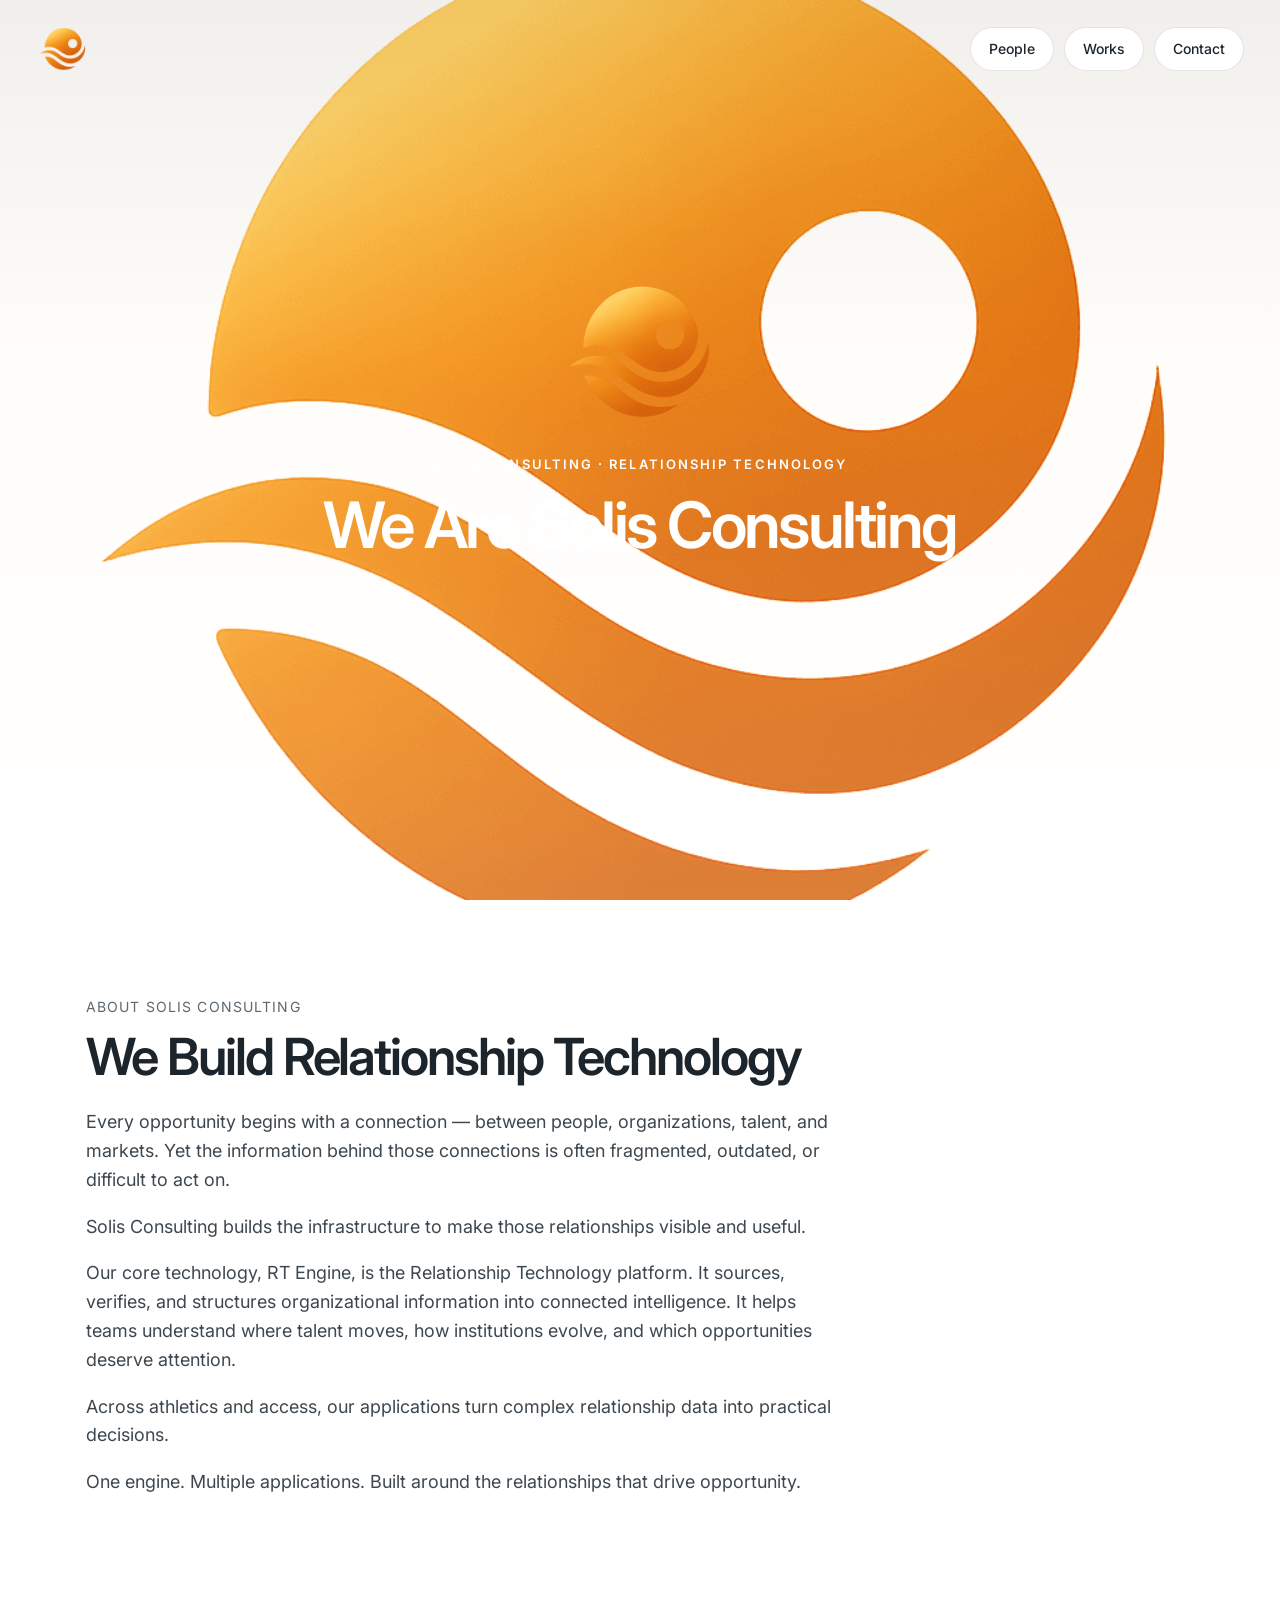
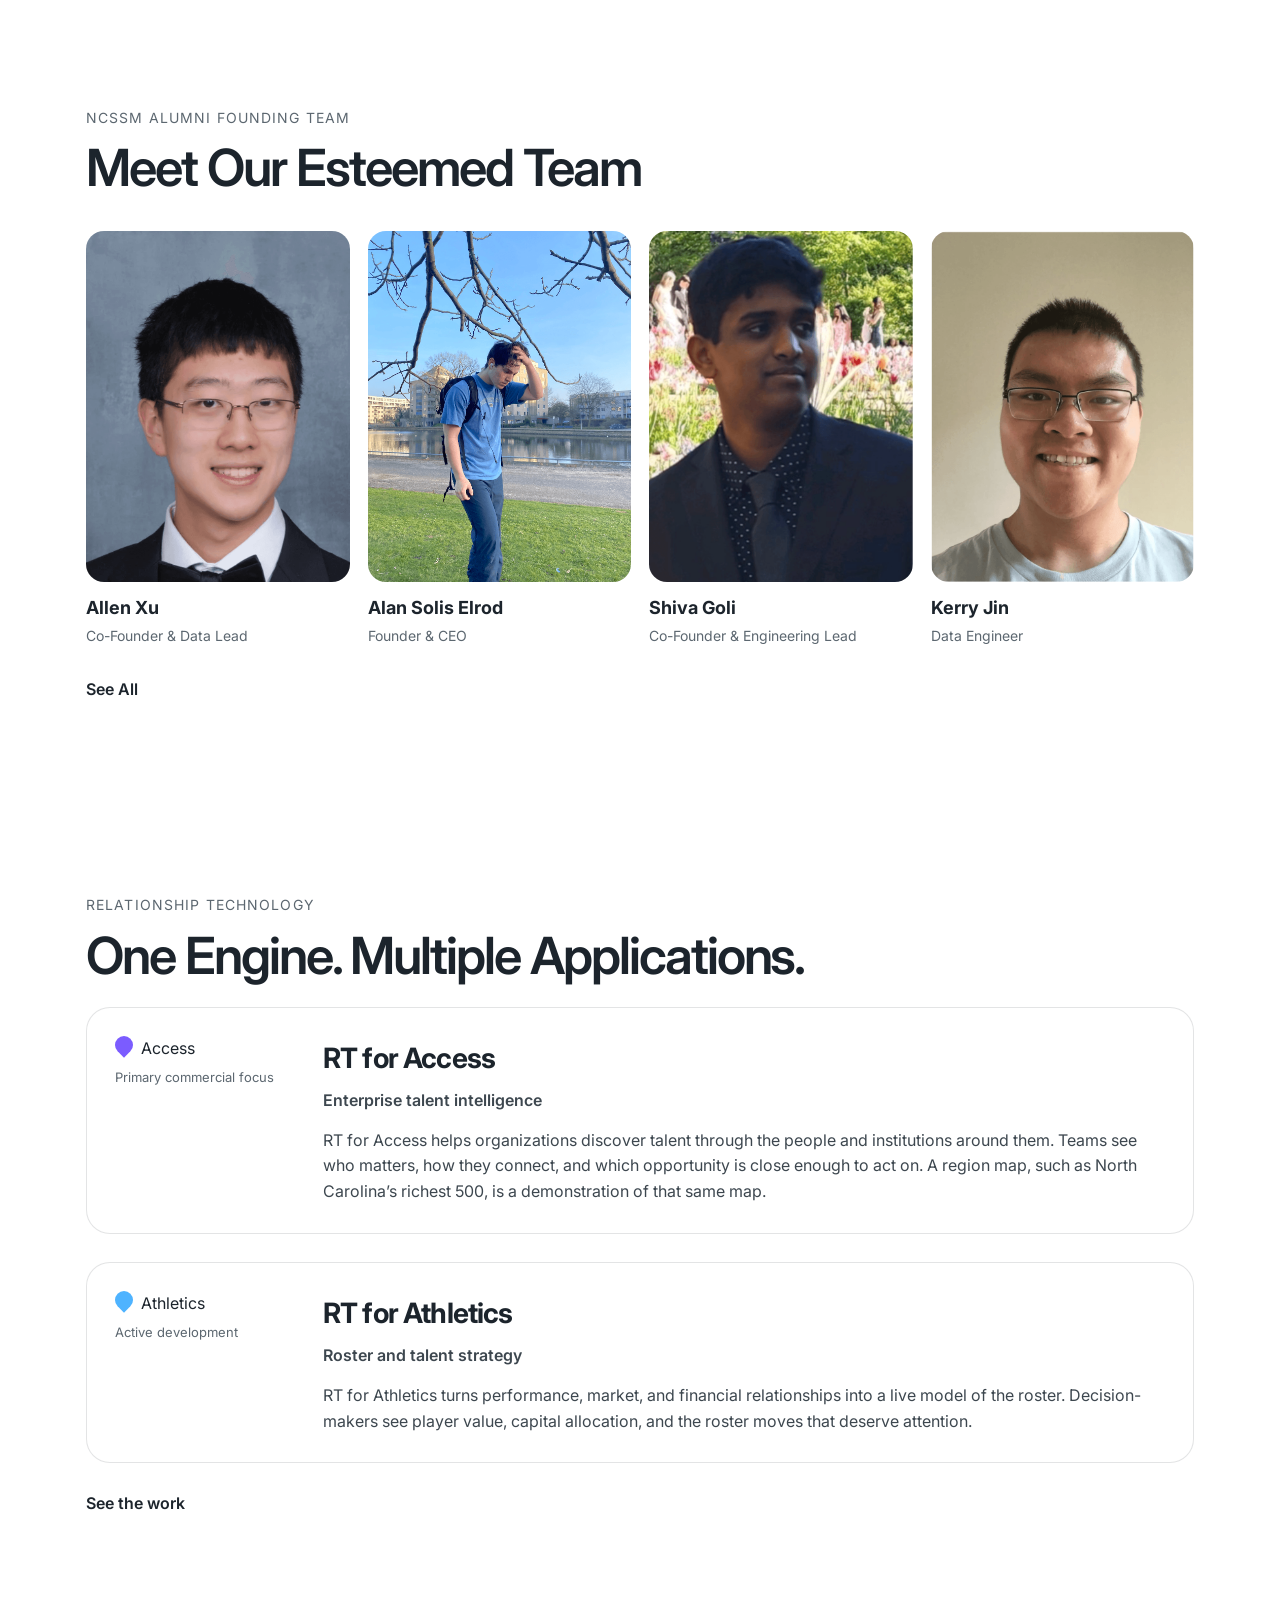
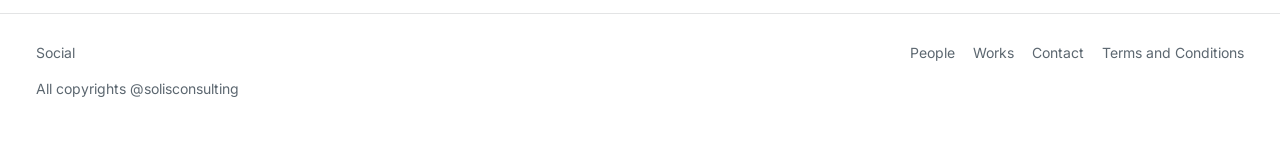
==== index.html @ 9fc4a971 "Show only Access and Athletics on the company site. Co-authored-by: Cursor <cursoragent@cursor.com>" ====
<!DOCTYPE html>
<html lang="en">
<head>
  <!-- Google tag (gtag.js) -->
  <script async src="https://www.googletagmanager.com/gtag/js?id=G-RE36YZZMXG"></script>
  <script>
    window.dataLayer = window.dataLayer || [];
    function gtag(){dataLayer.push(arguments);}
    gtag('js', new Date());

    gtag('config', 'G-RE36YZZMXG');
  </script>
  <meta charset="utf-8">
  <meta name="viewport" content="width=device-width, initial-scale=1">
  <title>Solis Consulting — Relationship Technology</title>
  <meta name="description" content="Solis Consulting builds Relationship Technology. RT Engine is the infrastructure that helps organizations understand people, institutions, and the connections between them.">
  <link rel="icon" href="assets/media/favicon.png">
  <link rel="preconnect" href="https://fonts.googleapis.com">
  <link rel="preconnect" href="https://fonts.gstatic.com" crossorigin>
  <link href="https://fonts.googleapis.com/css2?family=Inter:wght@400;500;600;700&display=swap" rel="stylesheet">
  <link rel="stylesheet" href="assets/css/site.css?v=12">
</head>
<body>
  <nav class="site-nav">
    <a class="logo" href="./"><img src="assets/media/logo.png" alt="Solis Consulting"></a>
    <button class="nav-toggle" type="button" aria-expanded="false" aria-controls="nav-links">Menu</button>
    <div class="nav-links" id="nav-links">
      <a href="people/">People</a>
      <a href="works/">Works</a>
      <a href="contact/">Contact</a>
    </div>
  </nav>

  <header class="hero">
    <video autoplay muted loop playsinline poster="assets/media/logo.png">
      <source src="assets/media/hero.mp4" type="video/mp4">
    </video>
    <div class="hero-shade"></div>
    <div class="hero-copy">
      <img class="hero-mark" src="assets/media/logo.png" alt="">
      <p class="hero-category">Solis Consulting · Relationship Technology</p>
      <h1 id="hero-slogan">We Are Solis Consulting</h1>
    </div>
  </header>

  <section class="section" id="about">
    <p class="eyebrow">About Solis Consulting</p>
    <h2>We Build Relationship Technology</h2>
    <div class="prose">
      <p>Every opportunity begins with a connection — between people, organizations, talent, and markets. Yet the information behind those connections is often fragmented, outdated, or difficult to act on.</p>
      <p>Solis Consulting builds the infrastructure to make those relationships visible and useful.</p>
      <p>Our core technology, RT Engine, is the Relationship Technology platform. It sources, verifies, and structures organizational information into connected intelligence. It helps teams understand where talent moves, how institutions evolve, and which opportunities deserve attention.</p>
      <p>Across athletics and access, our applications turn complex relationship data into practical decisions.</p>
      <p>One engine. Multiple applications. Built around the relationships that drive opportunity.</p>
    </div>
  </section>

  <section class="section">
    <p class="eyebrow">NCSSM alumni founding team</p>
    <h2>Meet Our Esteemed Team</h2>
    <div class="team-row">
      <a class="person" href="people/">
        <img src="assets/media/team-1.png" alt="Allen Xu">
        <strong>Allen Xu</strong>
        <span>Co-Founder &amp; Data Lead</span>
      </a>
      <a class="person" href="people/">
        <img src="assets/media/team-2.png" alt="Alan Solis Elrod">
        <strong>Alan Solis Elrod</strong>
        <span>Founder &amp; CEO</span>
      </a>
      <a class="person" href="people/">
        <img src="assets/media/team-3.png" alt="Shiva Goli">
        <strong>Shiva Goli</strong>
        <span>Co-Founder &amp; Engineering Lead</span>
      </a>
      <a class="person" href="people/">
        <img src="assets/media/team-4.png" alt="Kerry Jin">
        <strong>Kerry Jin</strong>
        <span>Data Engineer</span>
      </a>
    </div>
    <a class="see-all" href="people/">See All</a>
  </section>

  <section class="section">
    <p class="eyebrow">Relationship Technology</p>
    <h2>One Engine. Multiple Applications.</h2>
    <div class="work-list">
      <a class="work-card" href="https://rt4access.com" target="_blank" rel="noopener">
        <div><span class="pin purple"></span>Access<span class="work-status">Primary commercial focus</span></div>
        <div>
          <h3>RT for Access</h3>
          <p class="work-focus">Enterprise talent intelligence</p>
          <p>RT for Access helps organizations discover talent through the people and institutions around them. Teams see who matters, how they connect, and which opportunity is close enough to act on. A region map, such as North Carolina’s richest 500, is a demonstration of that same map.</p>
        </div>
      </a>
      <a class="work-card" href="https://rt4athletics.com" target="_blank" rel="noopener">
        <div><span class="pin blue"></span>Athletics<span class="work-status">Active development</span></div>
        <div>
          <h3>RT for Athletics</h3>
          <p class="work-focus">Roster and talent strategy</p>
          <p>RT for Athletics turns performance, market, and financial relationships into a live model of the roster. Decision-makers see player value, capital allocation, and the roster moves that deserve attention.</p>
        </div>
      </a>
    </div>
    <a class="see-all" href="works/">See the work</a>
  </section>

  <footer class="site-footer">
    <div>
      <a href="https://www.instagram.com/solisconsulting/" target="_blank" rel="noopener">Social</a>
      <p>All copyrights @solisconsulting</p>
    </div>
    <nav>
      <a href="people/">People</a>
      <a href="works/">Works</a>
      <a href="contact/">Contact</a>
      <a href="terms/">Terms and Conditions</a>
    </nav>
  </footer>
  <script src="assets/js/site.js?v=3"></script>
</body>
</html>
---- assets/css/site.css ----
:root {
  --ink: #1c242c;
  --muted: #5c6770;
  --line: rgba(28, 36, 44, 0.12);
  --bg: #f7f5f2;
  --font: "Inter", system-ui, sans-serif;
}

* { box-sizing: border-box; }
html { scroll-behavior: smooth; }
body {
  margin: 0;
  color: var(--ink);
  background: #fff;
  font-family: var(--font);
  font-size: 16px;
  line-height: 1.6;
}
a { color: inherit; }
img, video { max-width: 100%; display: block; }

.site-nav {
  position: fixed;
  z-index: 20;
  top: 0;
  left: 0;
  right: 0;
  display: flex;
  align-items: center;
  justify-content: space-between;
  padding: 22px 36px;
}
body:has(.page-hero) .site-nav,
.site-nav.is-solid {
  background: rgba(255, 255, 255, 0.94);
  backdrop-filter: blur(10px);
}
.logo img { width: 54px; height: 54px; object-fit: contain; }
.nav-links { display: flex; align-items: center; gap: 10px; }
.nav-links a {
  text-decoration: none;
  background: #fff;
  color: var(--ink);
  border: 1px solid var(--line);
  border-radius: 999px;
  padding: 10px 18px;
  font-size: 14px;
  font-weight: 500;
}
.nav-toggle {
  display: none;
  border: 1px solid var(--line);
  background: #fff;
  border-radius: 999px;
  padding: 10px 16px;
  font: inherit;
}

.hero {
  position: relative;
  min-height: 100vh;
  display: grid;
  place-items: center;
  overflow: hidden;
  color: #fff;
  text-align: center;
}
.hero video {
  position: absolute;
  inset: 0;
  width: 100%;
  height: 100%;
  object-fit: cover;
}
.hero-shade {
  position: absolute;
  inset: 0;
  background: linear-gradient(180deg, rgba(80, 50, 20, 0.08), rgba(255, 220, 160, 0.05) 40%, rgba(255, 255, 255, 0.18));
}
.hero-copy { position: relative; z-index: 1; padding: 0 24px; }
.hero-mark { width: 168px; height: 168px; margin: 0 auto 18px; object-fit: contain; }
.hero-category {
  margin: 0 0 16px;
  font-size: 13px;
  font-weight: 600;
  letter-spacing: 0.16em;
  text-transform: uppercase;
}
.hero h1 {
  margin: 0 auto;
  max-width: 12em;
  min-height: 2.2em;
  font-size: clamp(36px, 5vw, 72px);
  font-weight: 600;
  letter-spacing: -0.04em;
  line-height: 1.05;
  transition: opacity 0.6s ease;
}
.hero h1.is-out { opacity: 0; }

.section { padding: 96px 36px; max-width: 1180px; margin: 0 auto; }
.eyebrow {
  margin: 0 0 12px;
  color: var(--muted);
  font-size: 14px;
  letter-spacing: 0.08em;
  text-transform: uppercase;
}
h2 {
  margin: 0 0 24px;
  font-size: clamp(34px, 4vw, 56px);
  line-height: 1.05;
  letter-spacing: -0.04em;
  font-weight: 600;
}
.prose { max-width: 760px; color: #3d474f; font-size: 18px; }
.prose p { margin: 0 0 18px; }

.team-row {
  display: grid;
  grid-template-columns: repeat(4, 1fr);
  gap: 18px;
  margin-top: 36px;
}
.person { text-decoration: none; }
.person img {
  width: 100%;
  aspect-ratio: 3 / 4;
  object-fit: cover;
  border-radius: 18px;
  background: #ece7e1;
}
.person strong { display: block; margin-top: 12px; font-size: 18px; }
.person span { color: var(--muted); font-size: 14px; }
.see-all {
  display: inline-block;
  margin-top: 28px;
  text-decoration: none;
  font-weight: 600;
}

.work-list { display: flex; flex-direction: column; gap: 28px; }
.work-card {
  display: grid;
  grid-template-columns: 180px minmax(0, 1fr);
  gap: 28px;
  padding: 28px;
  border: 1px solid var(--line);
  border-radius: 24px;
  text-decoration: none;
  background: #fff;
}
.work-card > * { min-width: 0; }
.work-card h3 { margin: 0 0 8px; font-size: 28px; letter-spacing: -0.03em; }
.work-card p { margin: 0; color: #3d474f; }
.work-card p + p { margin-top: 14px; }
.work-focus { margin: 0 0 8px; color: var(--ink); font-weight: 600; }
.work-status {
  display: block;
  margin-top: 8px;
  color: var(--muted);
  font-size: 13px;
  line-height: 1.35;
}
.pin {
  width: 18px;
  height: 18px;
  border-radius: 50% 50% 50% 0;
  transform: rotate(-45deg);
  display: inline-block;
  margin-right: 8px;
}
.pin.red { background: #f4443f; }
.pin.blue { background: #4eb3ff; }
.pin.green { background: #3cbf7a; }
.pin.purple { background: #7b5cff; }

.page-hero { padding: 140px 36px 20px; max-width: 1180px; margin: 0 auto; }
.contractors {
  padding: 12px 36px 96px;
  max-width: 1180px;
  margin: 0 auto;
}
.logo-grid {
  display: grid;
  grid-template-columns: repeat(4, 1fr);
  gap: 18px;
  margin-top: 28px;
}
.logo-grid figure {
  margin: 0;
  min-height: 140px;
  display: grid;
  place-items: center;
  padding: 22px 18px;
  border-radius: 22px;
  border: 1px solid var(--line);
  background: #f7f5f2;
  overflow: hidden;
}
.logo-grid img {
  width: auto;
  max-width: 100%;
  height: 72px;
  object-fit: contain;
}
.logo-grid img.mark {
  height: 96px;
  background: #fff;
  border-radius: 8px;
  padding: 8px;
}

.contact-grid, .split {
  display: grid;
  grid-template-columns: 0.8fr 1.2fr;
  gap: 40px;
}
.card {
  border: 1px solid var(--line);
  border-radius: 20px;
  padding: 22px;
  margin-bottom: 14px;
}
.card a { color: #b45309; }
form { display: grid; gap: 12px; }
label { display: grid; gap: 6px; font-size: 14px; color: var(--muted); }
input, textarea {
  font: inherit;
  color: var(--ink);
  border: 1px solid var(--line);
  border-radius: 12px;
  padding: 12px 14px;
  background: #fff;
}
textarea { min-height: 120px; resize: vertical; }
.check { display: flex; gap: 10px; align-items: flex-start; color: var(--ink); }
button[type="submit"] {
  justify-self: start;
  border: 0;
  background: var(--ink);
  color: #fff;
  border-radius: 999px;
  padding: 12px 22px;
  font: inherit;
  cursor: pointer;
}
.fine { font-size: 13px; color: var(--muted); }

.legal h3 { margin: 28px 0 8px; font-size: 20px; }
.legal p { color: #3d474f; }

.site-footer {
  display: flex;
  justify-content: space-between;
  gap: 24px;
  padding: 28px 36px 40px;
  border-top: 1px solid var(--line);
  color: var(--muted);
  font-size: 14px;
}
.site-footer nav { display: flex; gap: 18px; flex-wrap: wrap; }
.site-footer a { text-decoration: none; }

@media (max-width: 900px) {
  .nav-toggle { display: inline-flex; }
  .nav-links {
    display: none;
    position: absolute;
    top: 78px;
    right: 16px;
    flex-direction: column;
    align-items: stretch;
    background: rgba(255, 255, 255, 0.96);
    padding: 12px;
    border-radius: 18px;
  }
  .nav-links.is-open { display: flex; }
  .team-row, .work-card, .contact-grid, .split, .logo-grid { grid-template-columns: 1fr 1fr; }
  .contractors { padding-left: 20px; padding-right: 20px; }
  .site-nav, .section, .page-hero, .site-footer { padding-left: 20px; padding-right: 20px; }
  .hero-mark { width: 120px; height: 120px; }
}
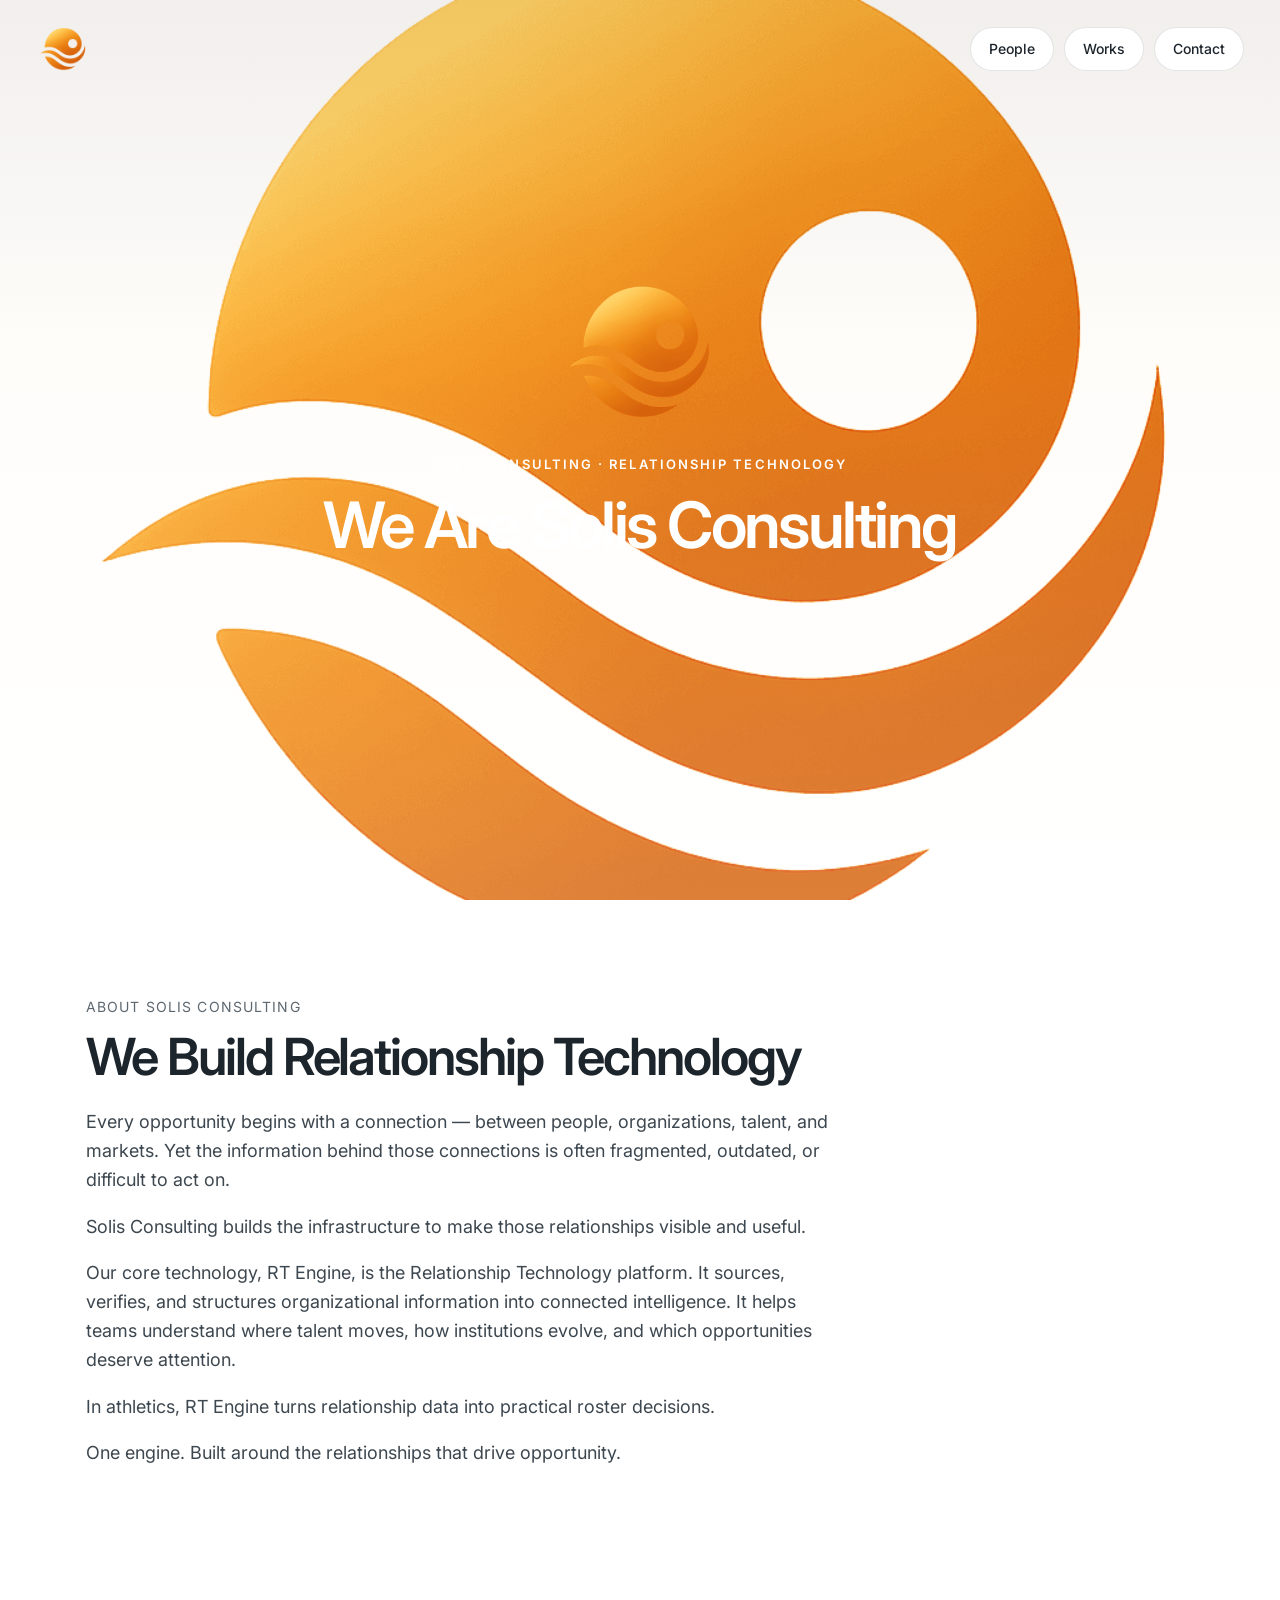
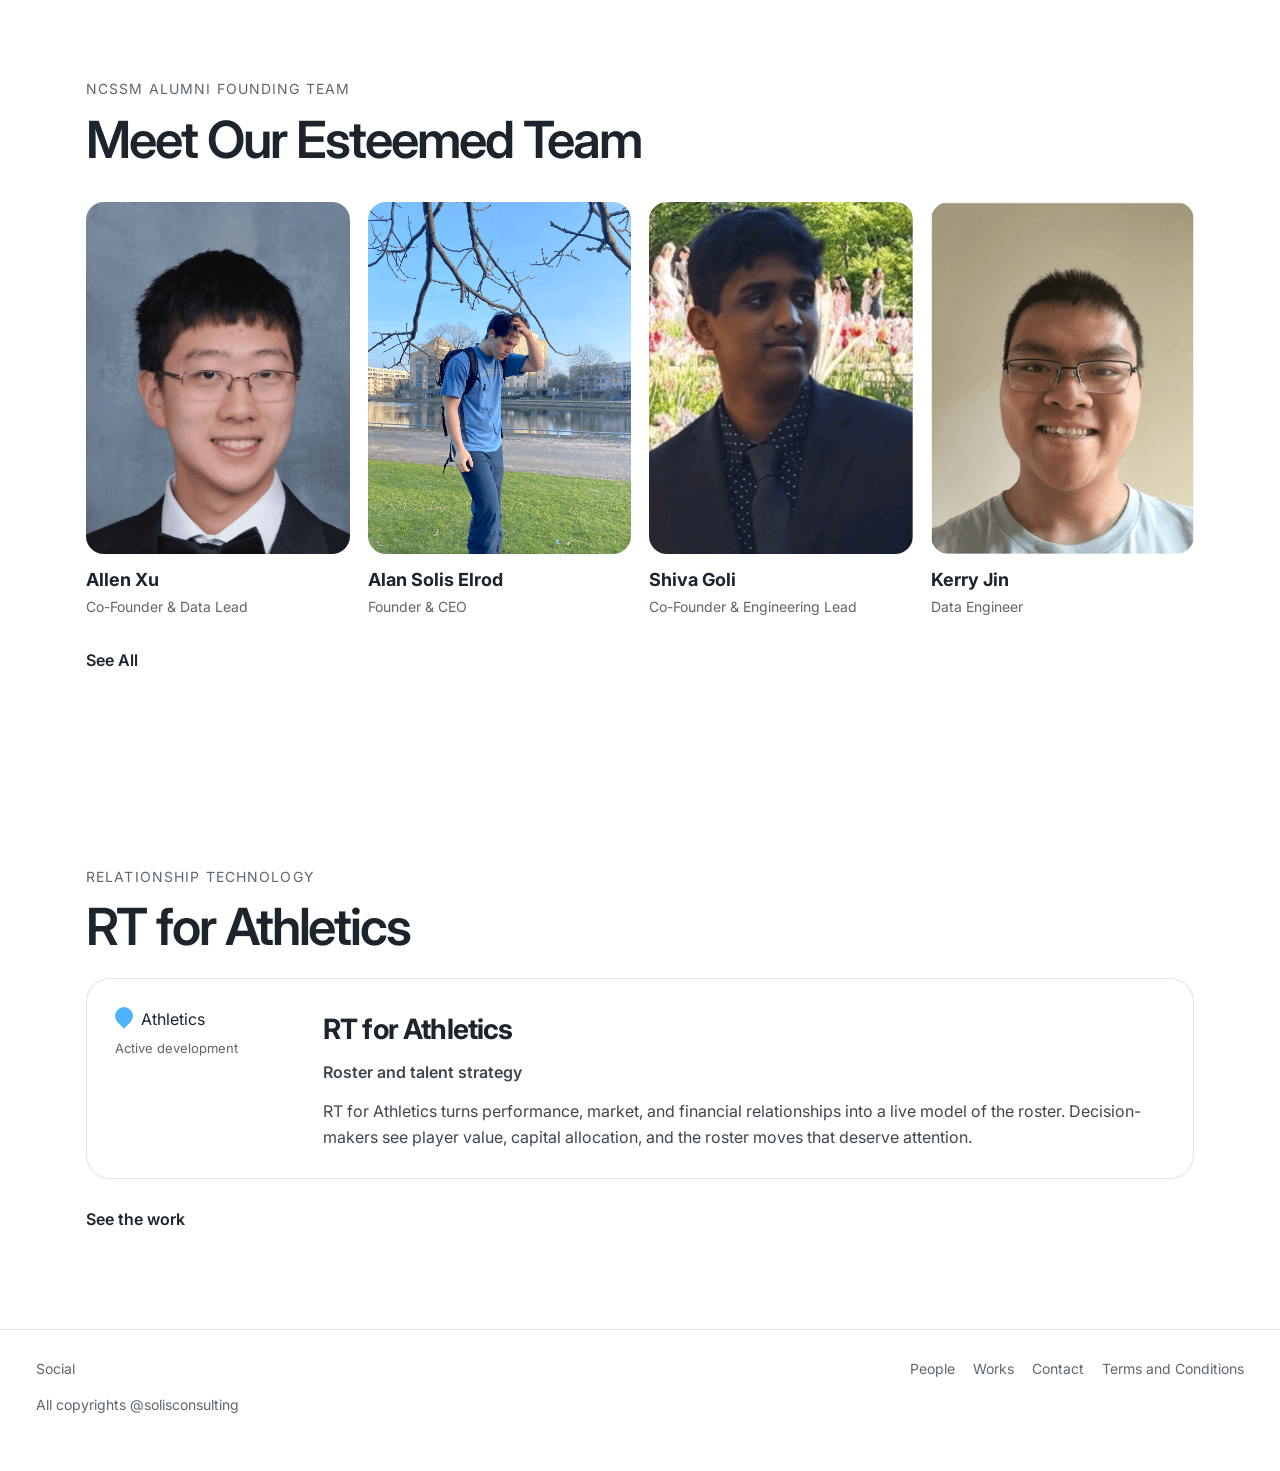
==== commit b7649d8e: "Focus the company site on RT for Athletics. Co-authored-by: Cursor <cursoragent@cursor.com>" ====
--- a/index.html
+++ b/index.html
@@ -50,8 +50,8 @@
       <p>Every opportunity begins with a connection — between people, organizations, talent, and markets. Yet the information behind those connections is often fragmented, outdated, or difficult to act on.</p>
       <p>Solis Consulting builds the infrastructure to make those relationships visible and useful.</p>
       <p>Our core technology, RT Engine, is the Relationship Technology platform. It sources, verifies, and structures organizational information into connected intelligence. It helps teams understand where talent moves, how institutions evolve, and which opportunities deserve attention.</p>
-      <p>Across athletics and access, our applications turn complex relationship data into practical decisions.</p>
-      <p>One engine. Multiple applications. Built around the relationships that drive opportunity.</p>
+      <p>In athletics, RT Engine turns relationship data into practical roster decisions.</p>
+      <p>One engine. Built around the relationships that drive opportunity.</p>
     </div>
   </section>
 
@@ -85,16 +85,8 @@
 
   <section class="section">
     <p class="eyebrow">Relationship Technology</p>
-    <h2>One Engine. Multiple Applications.</h2>
+    <h2>RT for Athletics</h2>
     <div class="work-list">
-      <a class="work-card" href="https://rt4access.com" target="_blank" rel="noopener">
-        <div><span class="pin purple"></span>Access<span class="work-status">Primary commercial focus</span></div>
-        <div>
-          <h3>RT for Access</h3>
-          <p class="work-focus">Enterprise talent intelligence</p>
-          <p>RT for Access helps organizations discover talent through the people and institutions around them. Teams see who matters, how they connect, and which opportunity is close enough to act on. A region map, such as North Carolina’s richest 500, is a demonstration of that same map.</p>
-        </div>
-      </a>
       <a class="work-card" href="https://rt4athletics.com" target="_blank" rel="noopener">
         <div><span class="pin blue"></span>Athletics<span class="work-status">Active development</span></div>
         <div>
@@ -119,6 +111,6 @@
       <a href="terms/">Terms and Conditions</a>
     </nav>
   </footer>
-  <script src="assets/js/site.js?v=3"></script>
+  <script src="assets/js/site.js?v=4"></script>
 </body>
 </html>
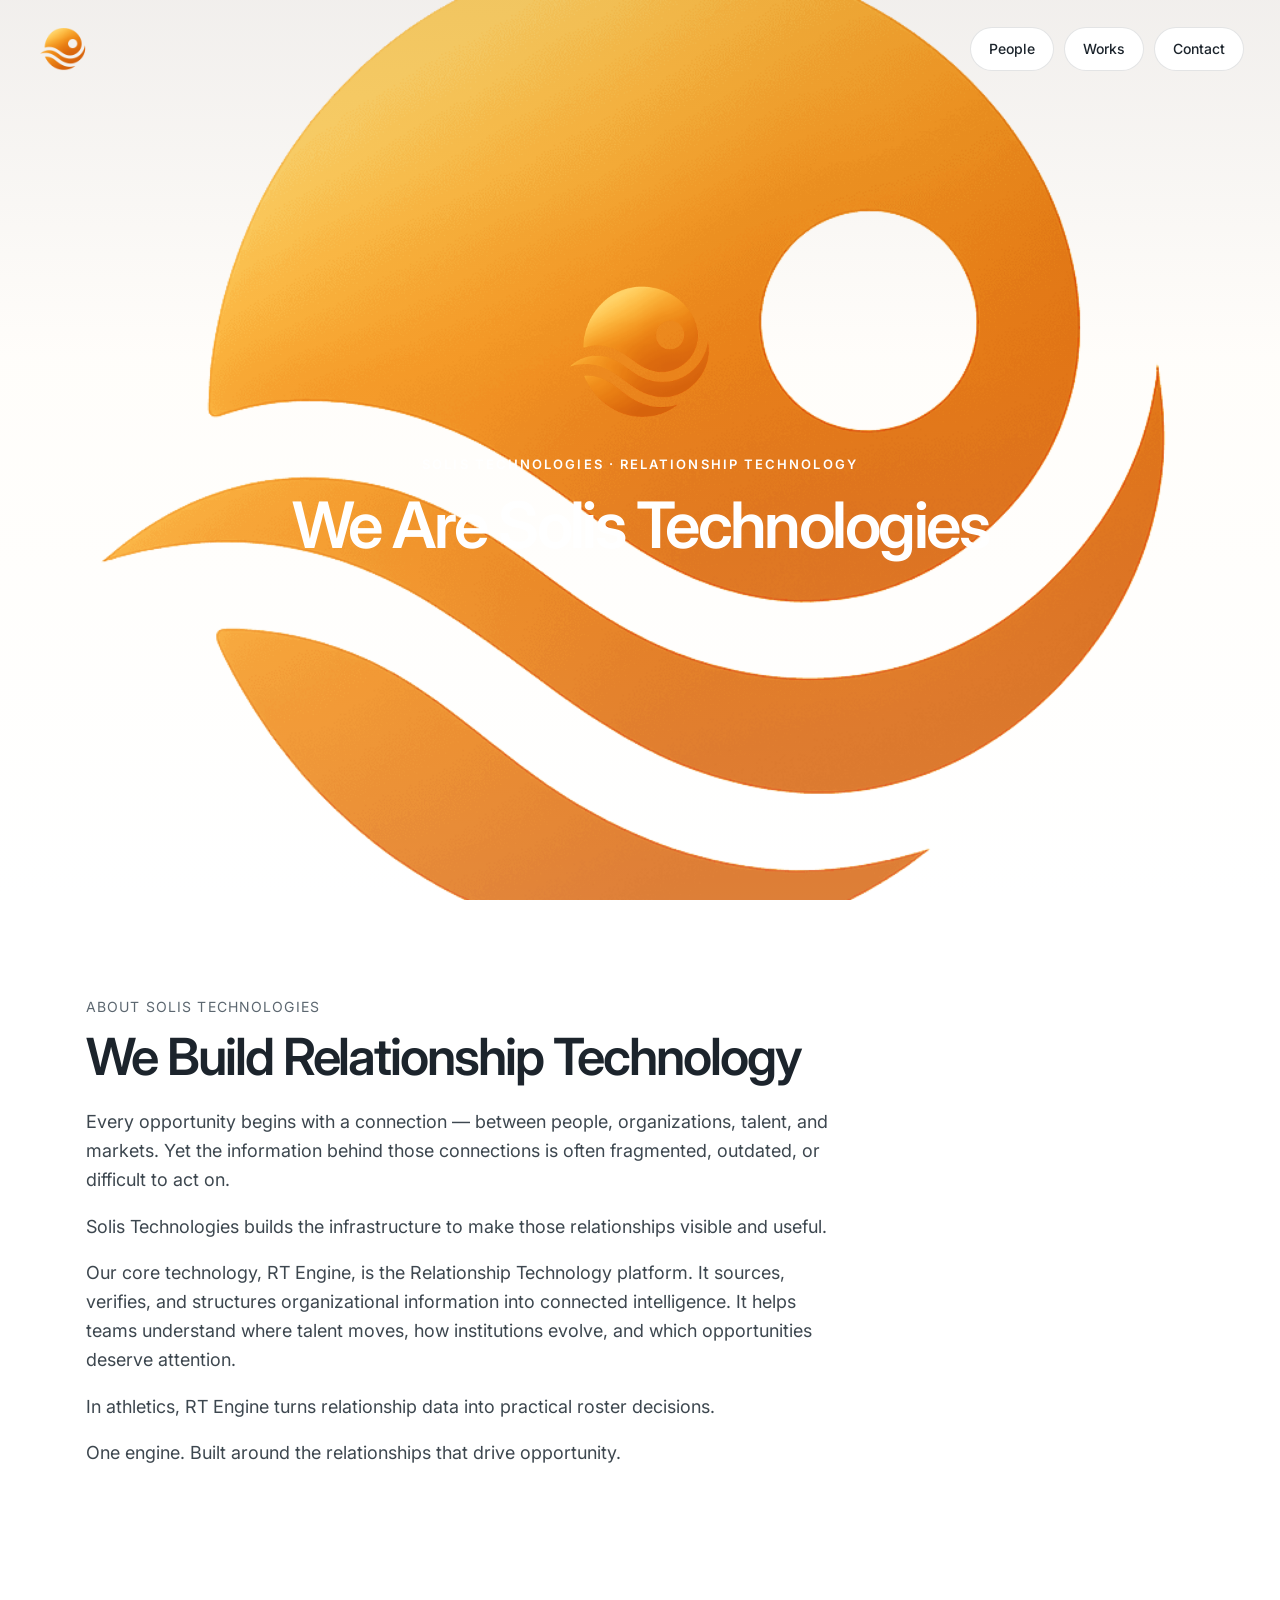
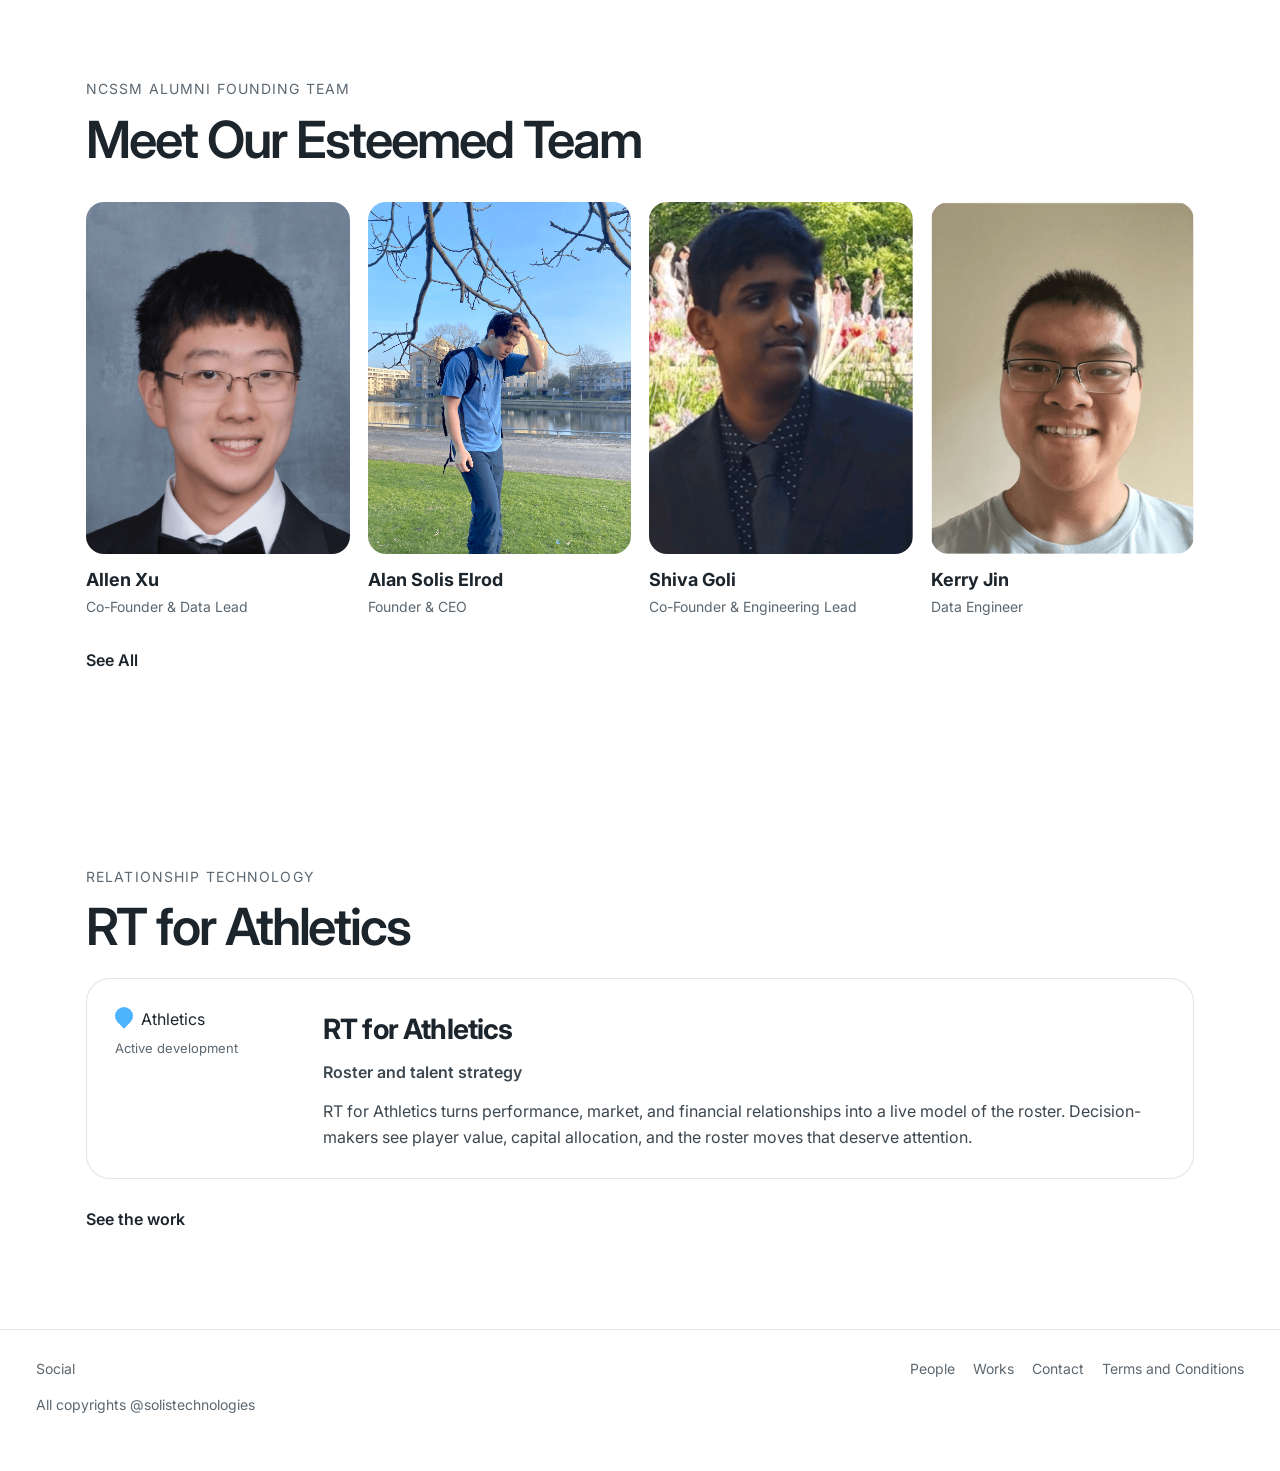
==== commit a5477b7f: "Rebrand the public site from Solis Consulting to Solis Technologies. Co-authored-by: Cursor <cursora" ====
--- a/index.html
+++ b/index.html
@@ -12,8 +12,8 @@
   </script>
   <meta charset="utf-8">
   <meta name="viewport" content="width=device-width, initial-scale=1">
-  <title>Solis Consulting — Relationship Technology</title>
-  <meta name="description" content="Solis Consulting builds Relationship Technology. RT Engine is the infrastructure that helps organizations understand people, institutions, and the connections between them.">
+  <title>Solis Technologies — Relationship Technology</title>
+  <meta name="description" content="Solis Technologies builds Relationship Technology. RT Engine is the infrastructure that helps organizations understand people, institutions, and the connections between them.">
   <link rel="icon" href="assets/media/favicon.png">
   <link rel="preconnect" href="https://fonts.googleapis.com">
   <link rel="preconnect" href="https://fonts.gstatic.com" crossorigin>
@@ -22,7 +22,7 @@
 </head>
 <body>
   <nav class="site-nav">
-    <a class="logo" href="./"><img src="assets/media/logo.png" alt="Solis Consulting"></a>
+    <a class="logo" href="./"><img src="assets/media/logo.png" alt="Solis Technologies"></a>
     <button class="nav-toggle" type="button" aria-expanded="false" aria-controls="nav-links">Menu</button>
     <div class="nav-links" id="nav-links">
       <a href="people/">People</a>
@@ -38,17 +38,17 @@
     <div class="hero-shade"></div>
     <div class="hero-copy">
       <img class="hero-mark" src="assets/media/logo.png" alt="">
-      <p class="hero-category">Solis Consulting · Relationship Technology</p>
-      <h1 id="hero-slogan">We Are Solis Consulting</h1>
+      <p class="hero-category">Solis Technologies · Relationship Technology</p>
+      <h1 id="hero-slogan">We Are Solis Technologies</h1>
     </div>
   </header>
 
   <section class="section" id="about">
-    <p class="eyebrow">About Solis Consulting</p>
+    <p class="eyebrow">About Solis Technologies</p>
     <h2>We Build Relationship Technology</h2>
     <div class="prose">
       <p>Every opportunity begins with a connection — between people, organizations, talent, and markets. Yet the information behind those connections is often fragmented, outdated, or difficult to act on.</p>
-      <p>Solis Consulting builds the infrastructure to make those relationships visible and useful.</p>
+      <p>Solis Technologies builds the infrastructure to make those relationships visible and useful.</p>
       <p>Our core technology, RT Engine, is the Relationship Technology platform. It sources, verifies, and structures organizational information into connected intelligence. It helps teams understand where talent moves, how institutions evolve, and which opportunities deserve attention.</p>
       <p>In athletics, RT Engine turns relationship data into practical roster decisions.</p>
       <p>One engine. Built around the relationships that drive opportunity.</p>
@@ -102,7 +102,7 @@
   <footer class="site-footer">
     <div>
       <a href="https://www.instagram.com/solisconsulting/" target="_blank" rel="noopener">Social</a>
-      <p>All copyrights @solisconsulting</p>
+      <p>All copyrights @solistechnologies</p>
     </div>
     <nav>
       <a href="people/">People</a>
@@ -111,6 +111,6 @@
       <a href="terms/">Terms and Conditions</a>
     </nav>
   </footer>
-  <script src="assets/js/site.js?v=4"></script>
+  <script src="assets/js/site.js?v=5"></script>
 </body>
 </html>
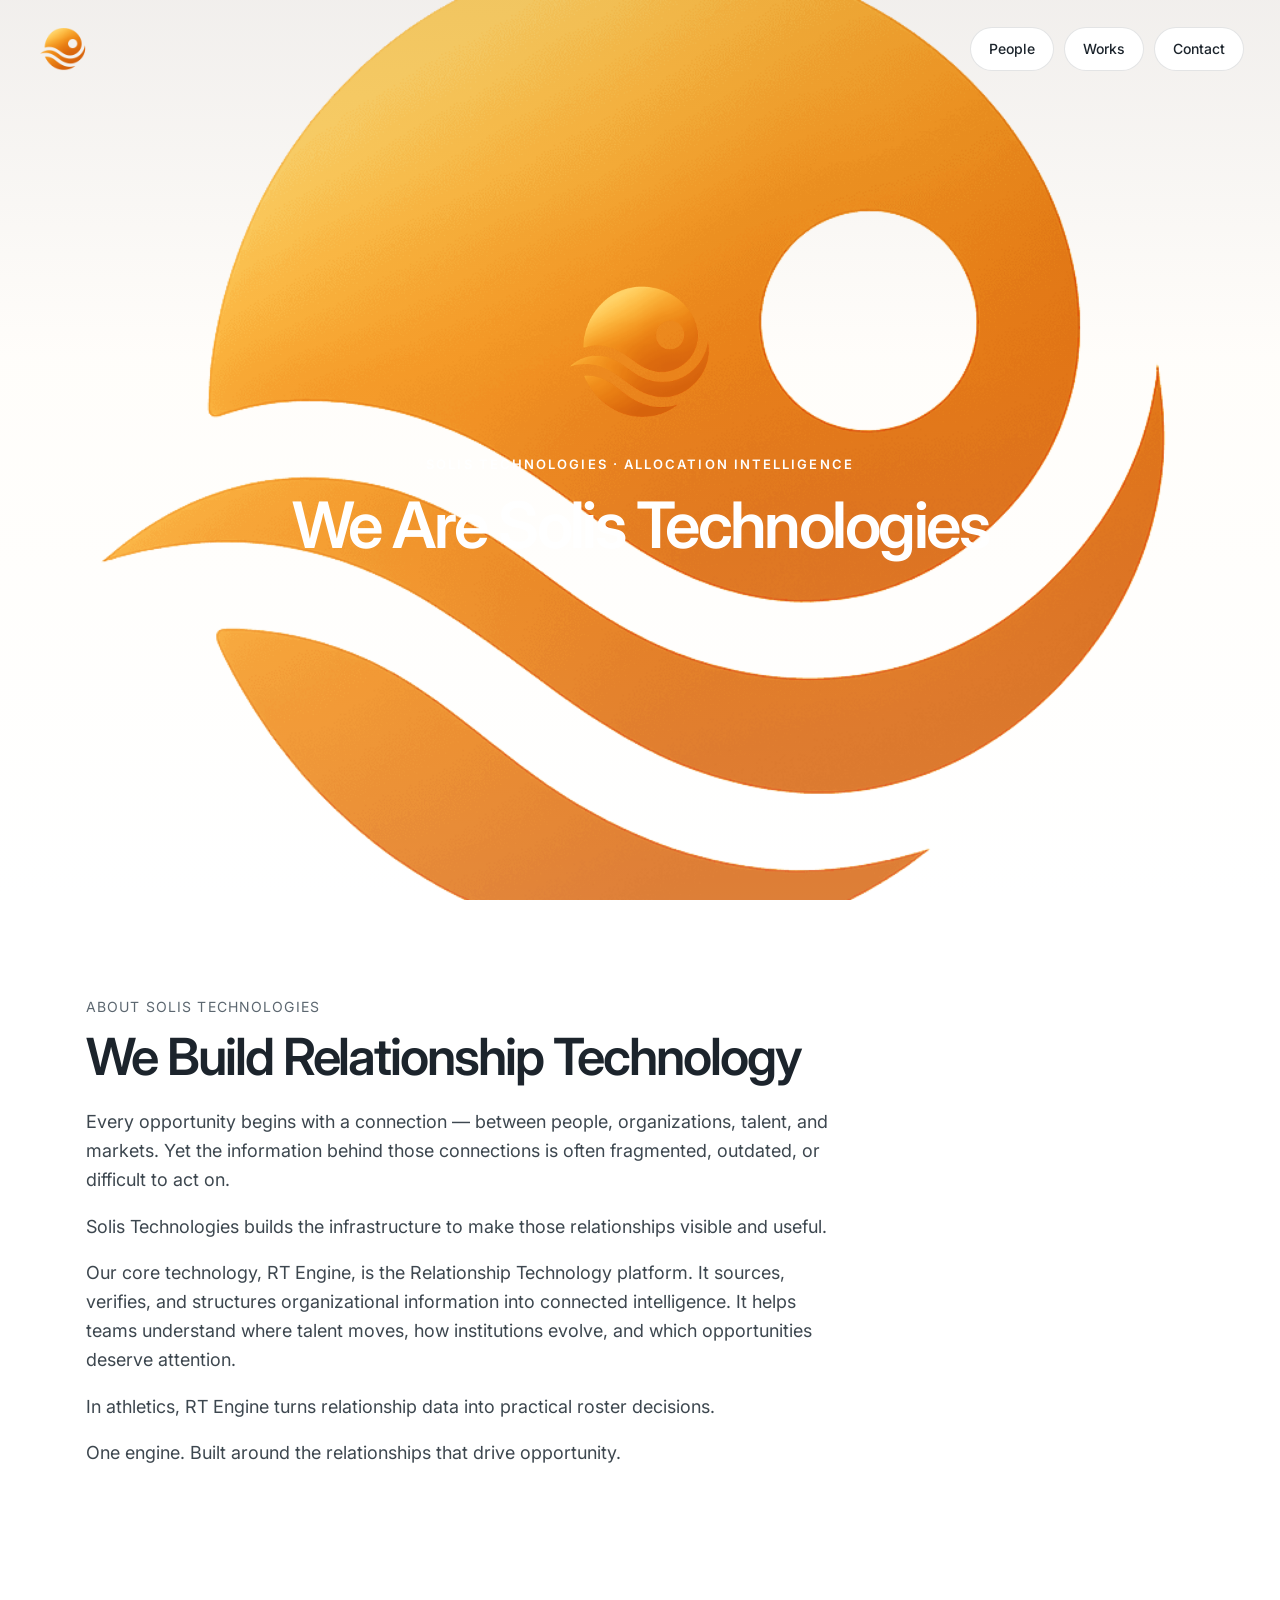
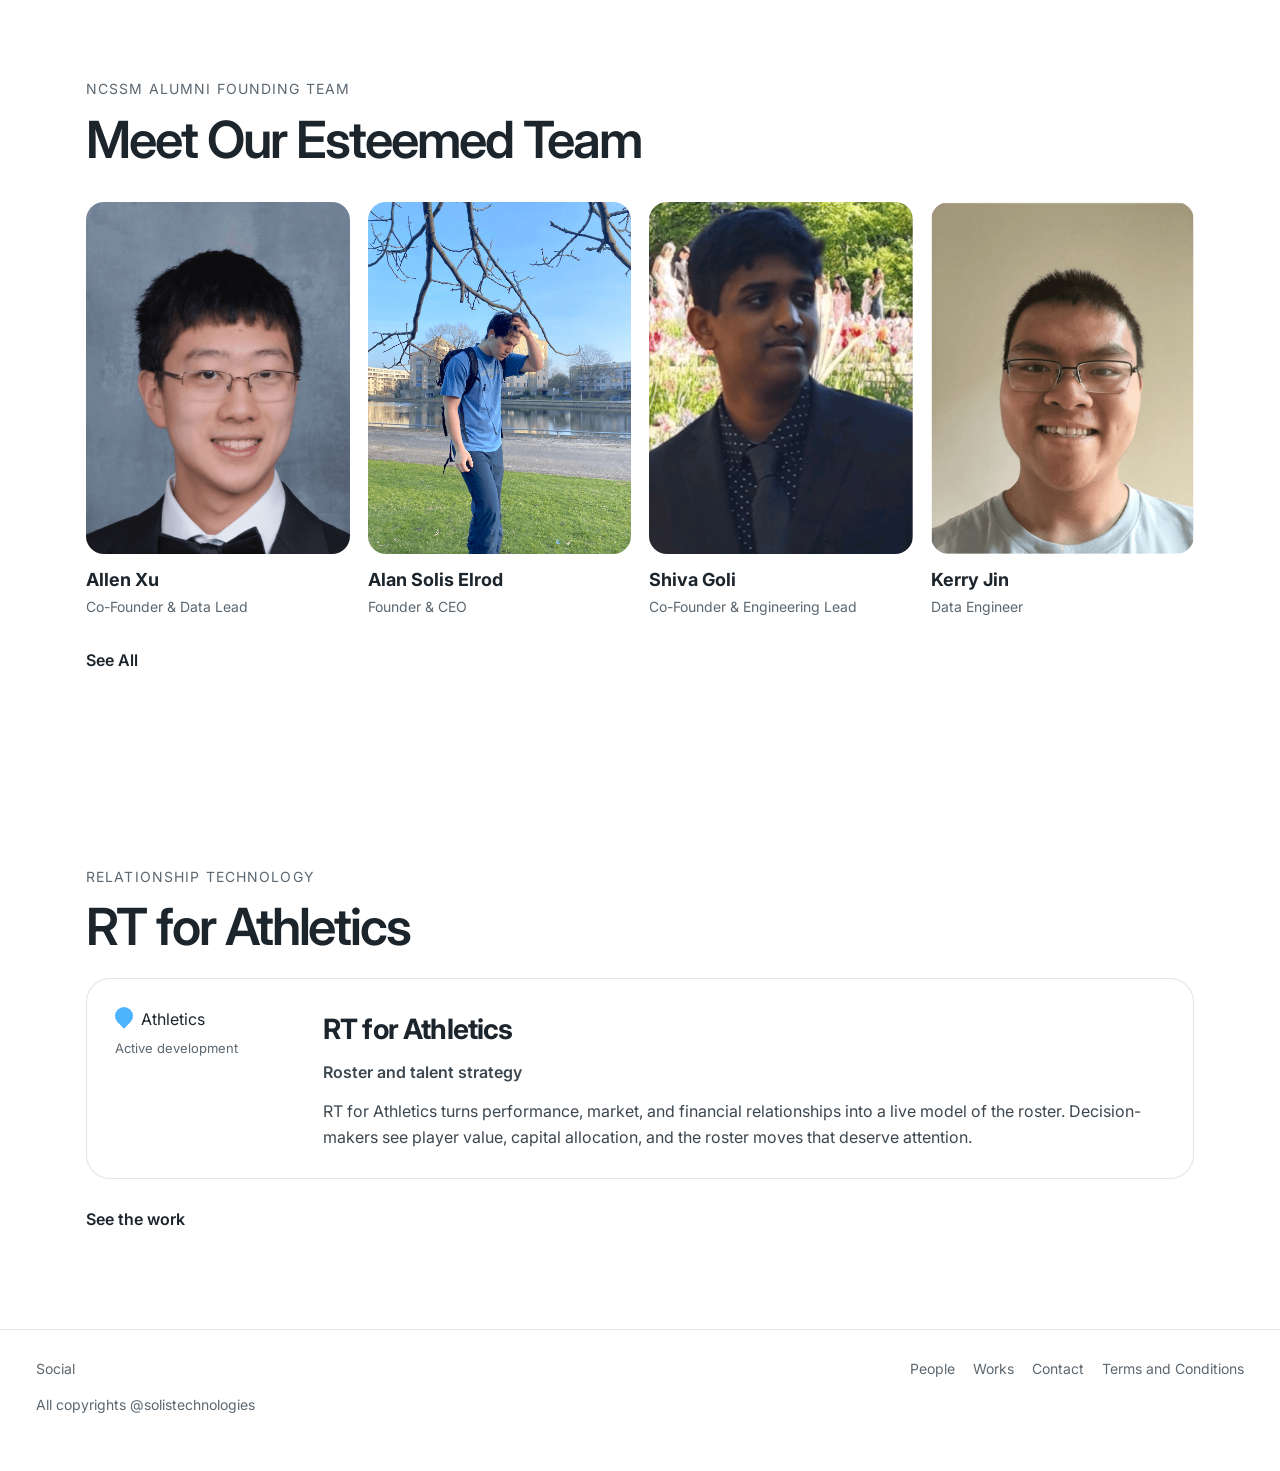
==== commit 4a03fd14: "Label the first view as allocation intelligence. Co-authored-by: Cursor <cursoragent@cursor.com>" ====
--- a/index.html
+++ b/index.html
@@ -14,6 +14,14 @@
   <meta name="viewport" content="width=device-width, initial-scale=1">
   <title>Solis Technologies — Relationship Technology</title>
   <meta name="description" content="Solis Technologies builds Relationship Technology. RT Engine is the infrastructure that helps organizations understand people, institutions, and the connections between them.">
+  <meta property="og:type" content="website">
+  <meta property="og:site_name" content="Solis Technologies">
+  <meta property="og:title" content="Solis Technologies — Relationship Technology">
+  <meta property="og:description" content="Solis Technologies builds Relationship Technology. RT Engine is the infrastructure that helps organizations understand people, institutions, and the connections between them.">
+  <meta property="og:url" content="https://solis-technologies.com/">
+  <meta name="twitter:card" content="summary">
+  <meta name="twitter:title" content="Solis Technologies — Relationship Technology">
+  <meta name="twitter:description" content="Solis Technologies builds Relationship Technology. RT Engine is the infrastructure that helps organizations understand people, institutions, and the connections between them.">
   <link rel="icon" href="assets/media/favicon.png">
   <link rel="preconnect" href="https://fonts.googleapis.com">
   <link rel="preconnect" href="https://fonts.gstatic.com" crossorigin>
@@ -38,7 +46,7 @@
     <div class="hero-shade"></div>
     <div class="hero-copy">
       <img class="hero-mark" src="assets/media/logo.png" alt="">
-      <p class="hero-category">Solis Technologies · Relationship Technology</p>
+      <p class="hero-category">Solis Technologies · Allocation Intelligence</p>
       <h1 id="hero-slogan">We Are Solis Technologies</h1>
     </div>
   </header>
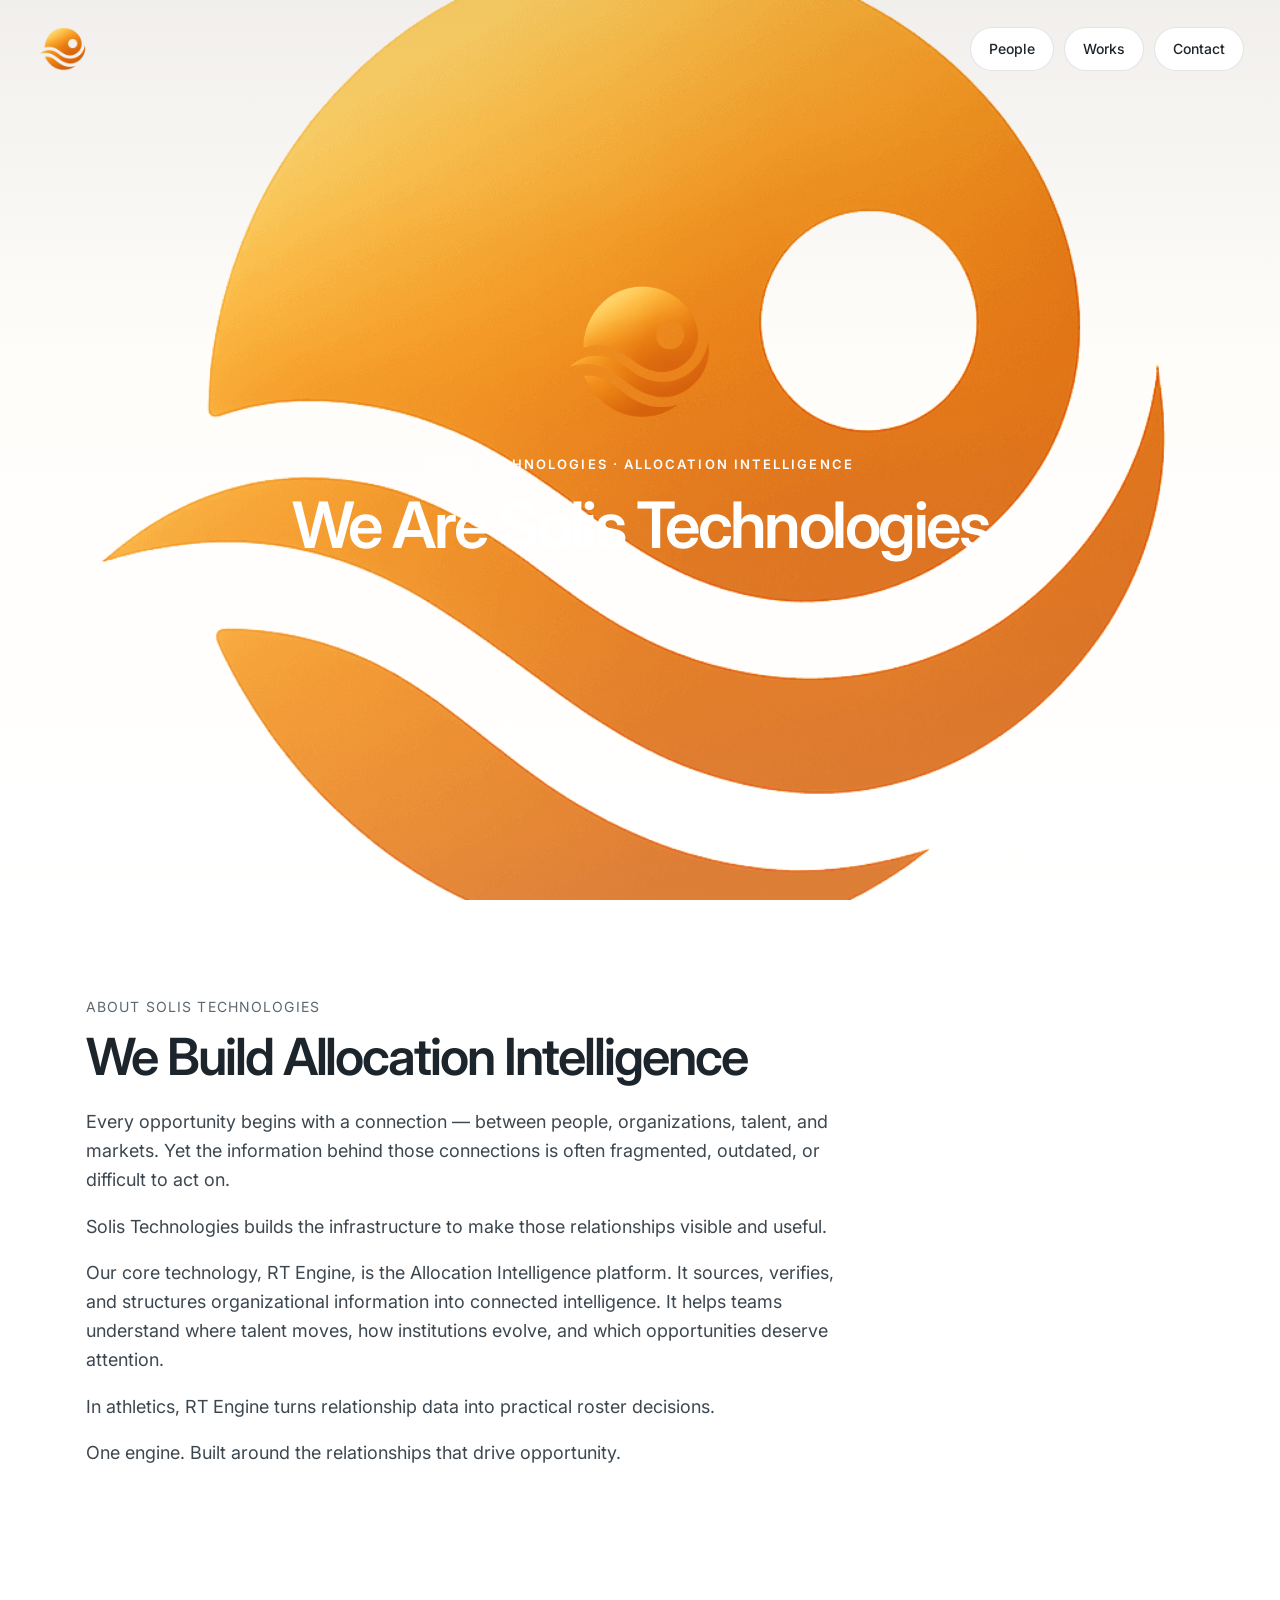
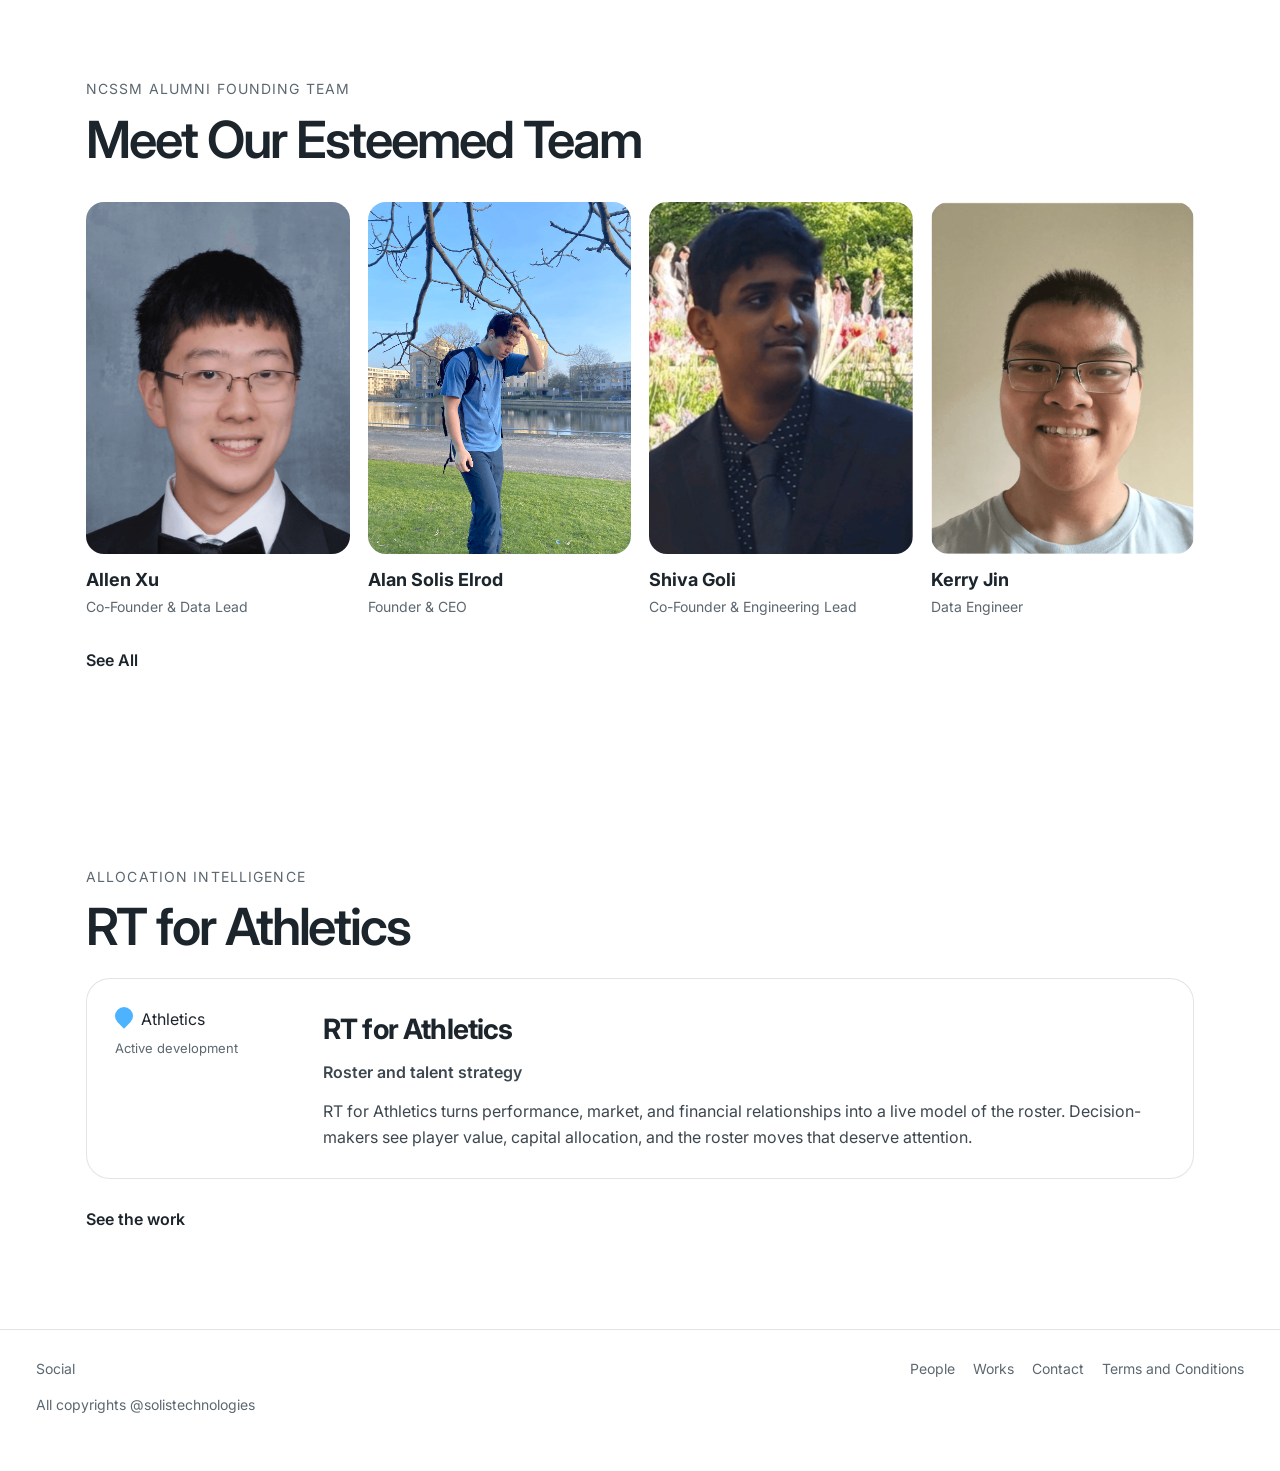
==== commit c0b45259: "Replace Relationship Technology with Allocation Intelligence on the company site. Co-authored-by: Cu" ====
--- a/index.html
+++ b/index.html
@@ -12,16 +12,16 @@
   </script>
   <meta charset="utf-8">
   <meta name="viewport" content="width=device-width, initial-scale=1">
-  <title>Solis Technologies — Relationship Technology</title>
-  <meta name="description" content="Solis Technologies builds Relationship Technology. RT Engine is the infrastructure that helps organizations understand people, institutions, and the connections between them.">
+  <title>Solis Technologies — Allocation Intelligence</title>
+  <meta name="description" content="Solis Technologies builds Allocation Intelligence. RT Engine is the infrastructure that helps organizations understand people, institutions, and the connections between them.">
   <meta property="og:type" content="website">
   <meta property="og:site_name" content="Solis Technologies">
-  <meta property="og:title" content="Solis Technologies — Relationship Technology">
-  <meta property="og:description" content="Solis Technologies builds Relationship Technology. RT Engine is the infrastructure that helps organizations understand people, institutions, and the connections between them.">
+  <meta property="og:title" content="Solis Technologies — Allocation Intelligence">
+  <meta property="og:description" content="Solis Technologies builds Allocation Intelligence. RT Engine is the infrastructure that helps organizations understand people, institutions, and the connections between them.">
   <meta property="og:url" content="https://solis-technologies.com/">
   <meta name="twitter:card" content="summary">
-  <meta name="twitter:title" content="Solis Technologies — Relationship Technology">
-  <meta name="twitter:description" content="Solis Technologies builds Relationship Technology. RT Engine is the infrastructure that helps organizations understand people, institutions, and the connections between them.">
+  <meta name="twitter:title" content="Solis Technologies — Allocation Intelligence">
+  <meta name="twitter:description" content="Solis Technologies builds Allocation Intelligence. RT Engine is the infrastructure that helps organizations understand people, institutions, and the connections between them.">
   <link rel="icon" href="assets/media/favicon.png">
   <link rel="preconnect" href="https://fonts.googleapis.com">
   <link rel="preconnect" href="https://fonts.gstatic.com" crossorigin>
@@ -53,11 +53,11 @@
 
   <section class="section" id="about">
     <p class="eyebrow">About Solis Technologies</p>
-    <h2>We Build Relationship Technology</h2>
+    <h2>We Build Allocation Intelligence</h2>
     <div class="prose">
       <p>Every opportunity begins with a connection — between people, organizations, talent, and markets. Yet the information behind those connections is often fragmented, outdated, or difficult to act on.</p>
       <p>Solis Technologies builds the infrastructure to make those relationships visible and useful.</p>
-      <p>Our core technology, RT Engine, is the Relationship Technology platform. It sources, verifies, and structures organizational information into connected intelligence. It helps teams understand where talent moves, how institutions evolve, and which opportunities deserve attention.</p>
+      <p>Our core technology, RT Engine, is the Allocation Intelligence platform. It sources, verifies, and structures organizational information into connected intelligence. It helps teams understand where talent moves, how institutions evolve, and which opportunities deserve attention.</p>
       <p>In athletics, RT Engine turns relationship data into practical roster decisions.</p>
       <p>One engine. Built around the relationships that drive opportunity.</p>
     </div>
@@ -92,7 +92,7 @@
   </section>
 
   <section class="section">
-    <p class="eyebrow">Relationship Technology</p>
+    <p class="eyebrow">Allocation Intelligence</p>
     <h2>RT for Athletics</h2>
     <div class="work-list">
       <a class="work-card" href="https://rt4athletics.com" target="_blank" rel="noopener">
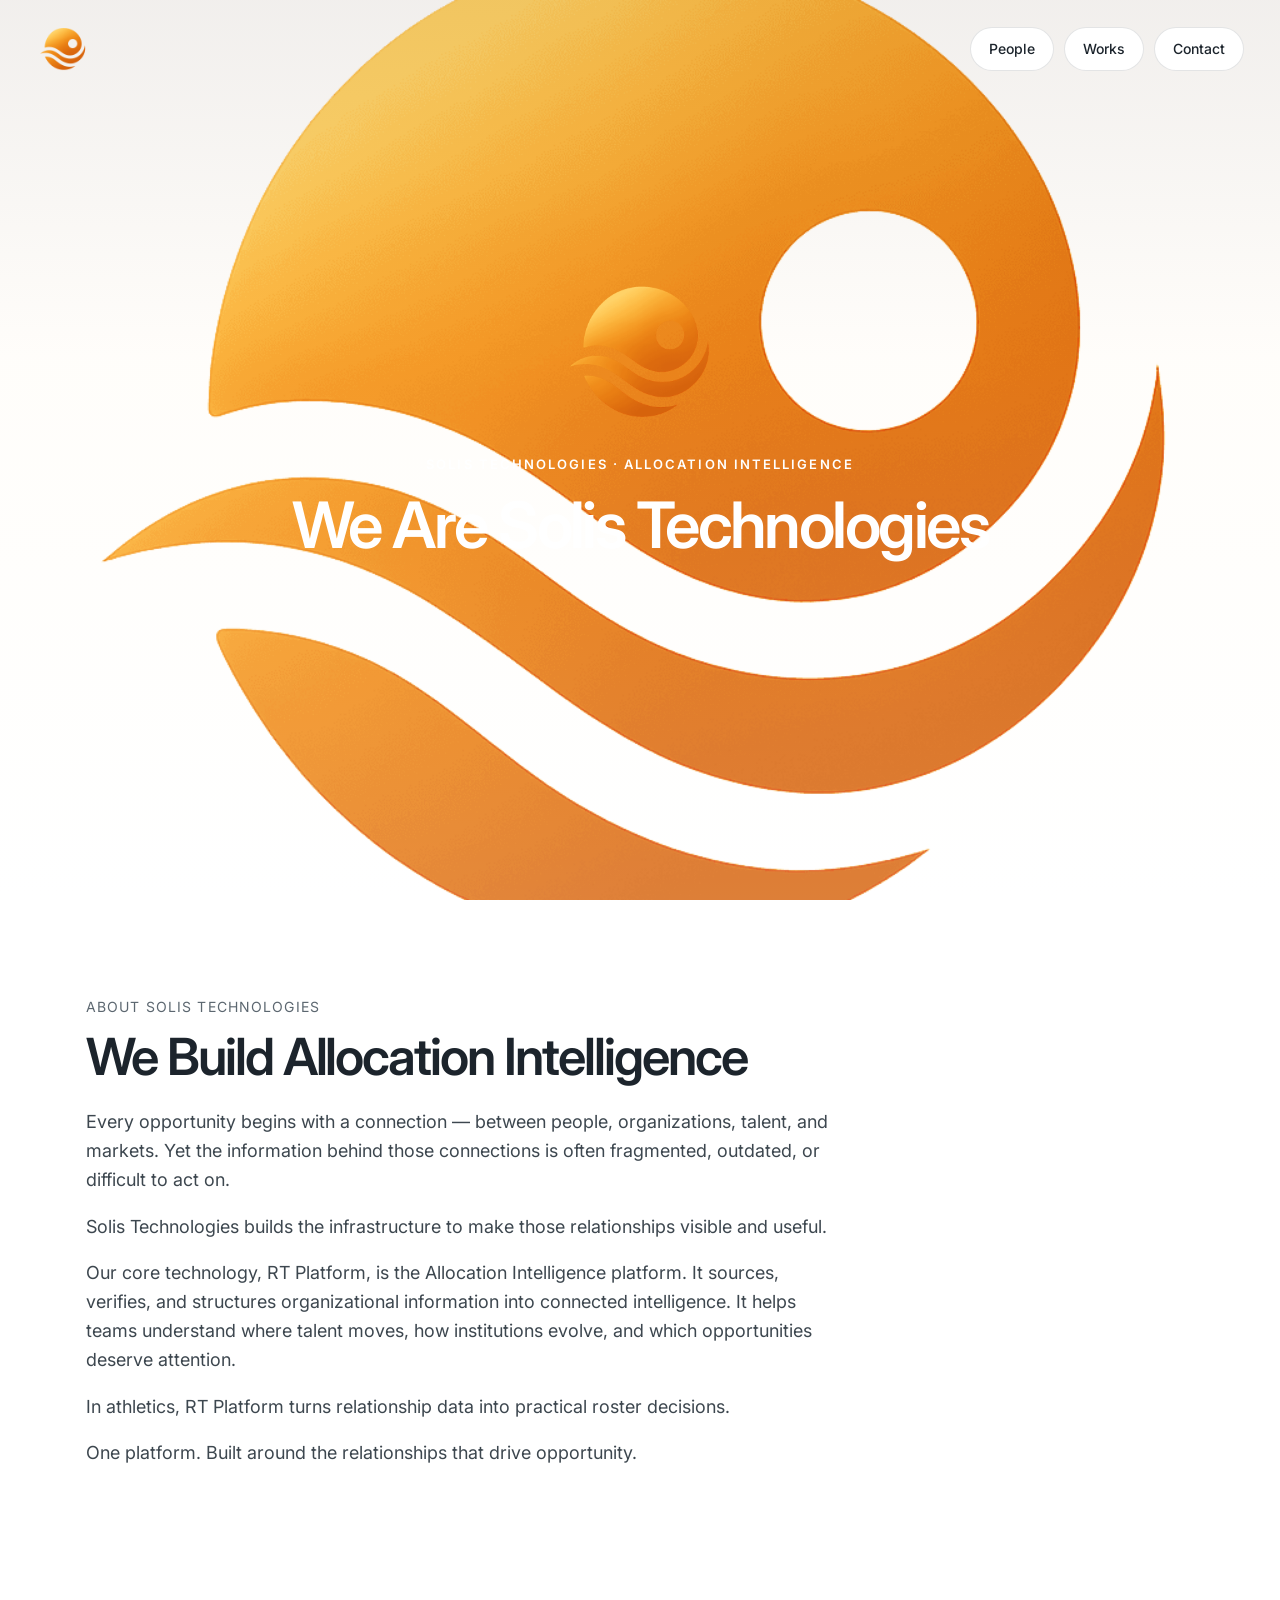
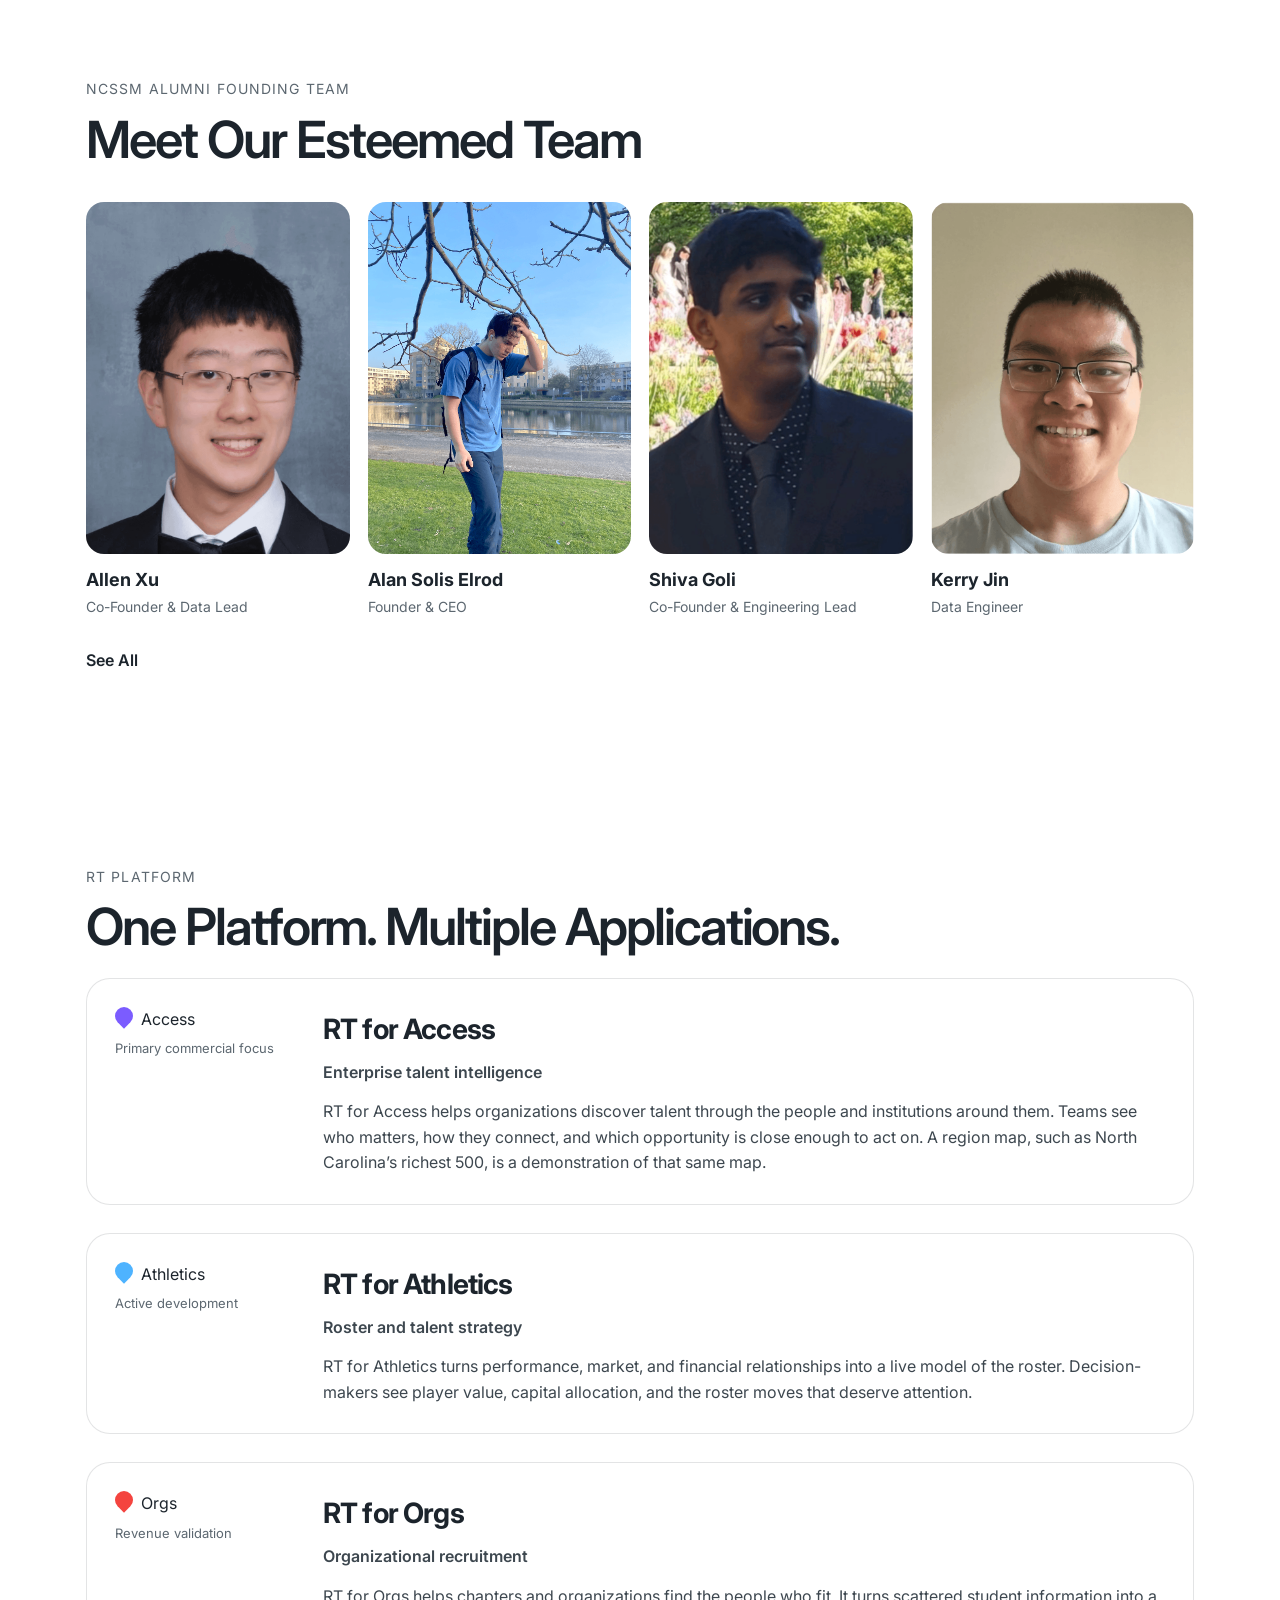
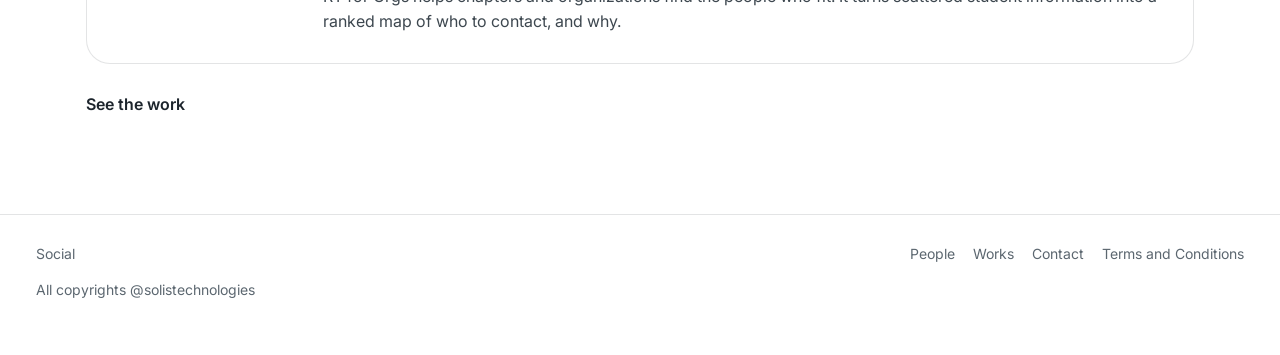
==== commit 353e42a0: "Call it RT Platform and restore Access and Orgs, without Careers. Co-authored-by: Cursor <cursoragen" ====
--- a/index.html
+++ b/index.html
@@ -13,15 +13,15 @@
   <meta charset="utf-8">
   <meta name="viewport" content="width=device-width, initial-scale=1">
   <title>Solis Technologies — Allocation Intelligence</title>
-  <meta name="description" content="Solis Technologies builds Allocation Intelligence. RT Engine is the infrastructure that helps organizations understand people, institutions, and the connections between them.">
+  <meta name="description" content="Solis Technologies builds Allocation Intelligence. RT Platform is the infrastructure that helps organizations understand people, institutions, and the connections between them.">
   <meta property="og:type" content="website">
   <meta property="og:site_name" content="Solis Technologies">
   <meta property="og:title" content="Solis Technologies — Allocation Intelligence">
-  <meta property="og:description" content="Solis Technologies builds Allocation Intelligence. RT Engine is the infrastructure that helps organizations understand people, institutions, and the connections between them.">
+  <meta property="og:description" content="Solis Technologies builds Allocation Intelligence. RT Platform is the infrastructure that helps organizations understand people, institutions, and the connections between them.">
   <meta property="og:url" content="https://solis-technologies.com/">
   <meta name="twitter:card" content="summary">
   <meta name="twitter:title" content="Solis Technologies — Allocation Intelligence">
-  <meta name="twitter:description" content="Solis Technologies builds Allocation Intelligence. RT Engine is the infrastructure that helps organizations understand people, institutions, and the connections between them.">
+  <meta name="twitter:description" content="Solis Technologies builds Allocation Intelligence. RT Platform is the infrastructure that helps organizations understand people, institutions, and the connections between them.">
   <link rel="icon" href="assets/media/favicon.png">
   <link rel="preconnect" href="https://fonts.googleapis.com">
   <link rel="preconnect" href="https://fonts.gstatic.com" crossorigin>
@@ -57,9 +57,9 @@
     <div class="prose">
       <p>Every opportunity begins with a connection — between people, organizations, talent, and markets. Yet the information behind those connections is often fragmented, outdated, or difficult to act on.</p>
       <p>Solis Technologies builds the infrastructure to make those relationships visible and useful.</p>
-      <p>Our core technology, RT Engine, is the Allocation Intelligence platform. It sources, verifies, and structures organizational information into connected intelligence. It helps teams understand where talent moves, how institutions evolve, and which opportunities deserve attention.</p>
-      <p>In athletics, RT Engine turns relationship data into practical roster decisions.</p>
-      <p>One engine. Built around the relationships that drive opportunity.</p>
+      <p>Our core technology, RT Platform, is the Allocation Intelligence platform. It sources, verifies, and structures organizational information into connected intelligence. It helps teams understand where talent moves, how institutions evolve, and which opportunities deserve attention.</p>
+      <p>In athletics, RT Platform turns relationship data into practical roster decisions.</p>
+      <p>One platform. Built around the relationships that drive opportunity.</p>
     </div>
   </section>
 
@@ -92,15 +92,31 @@
   </section>
 
   <section class="section">
-    <p class="eyebrow">Allocation Intelligence</p>
-    <h2>RT for Athletics</h2>
+    <p class="eyebrow">RT Platform</p>
+    <h2>One Platform. Multiple Applications.</h2>
     <div class="work-list">
+      <a class="work-card" href="https://rt4access.com" target="_blank" rel="noopener">
+        <div><span class="pin purple"></span>Access<span class="work-status">Primary commercial focus</span></div>
+        <div>
+          <h3>RT for Access</h3>
+          <p class="work-focus">Enterprise talent intelligence</p>
+          <p>RT for Access helps organizations discover talent through the people and institutions around them. Teams see who matters, how they connect, and which opportunity is close enough to act on. A region map, such as North Carolina’s richest 500, is a demonstration of that same map.</p>
+        </div>
+      </a>
       <a class="work-card" href="https://rt4athletics.com" target="_blank" rel="noopener">
         <div><span class="pin blue"></span>Athletics<span class="work-status">Active development</span></div>
         <div>
           <h3>RT for Athletics</h3>
           <p class="work-focus">Roster and talent strategy</p>
           <p>RT for Athletics turns performance, market, and financial relationships into a live model of the roster. Decision-makers see player value, capital allocation, and the roster moves that deserve attention.</p>
+        </div>
+      </a>
+      <a class="work-card" href="https://rt4orgs.com" target="_blank" rel="noopener">
+        <div><span class="pin red"></span>Orgs<span class="work-status">Revenue validation</span></div>
+        <div>
+          <h3>RT for Orgs</h3>
+          <p class="work-focus">Organizational recruitment</p>
+          <p>RT for Orgs helps chapters and organizations find the people who fit. It turns scattered student information into a ranked map of who to contact, and why.</p>
         </div>
       </a>
     </div>
@@ -119,6 +135,6 @@
       <a href="terms/">Terms and Conditions</a>
     </nav>
   </footer>
-  <script src="assets/js/site.js?v=5"></script>
+  <script src="assets/js/site.js?v=6"></script>
 </body>
 </html>
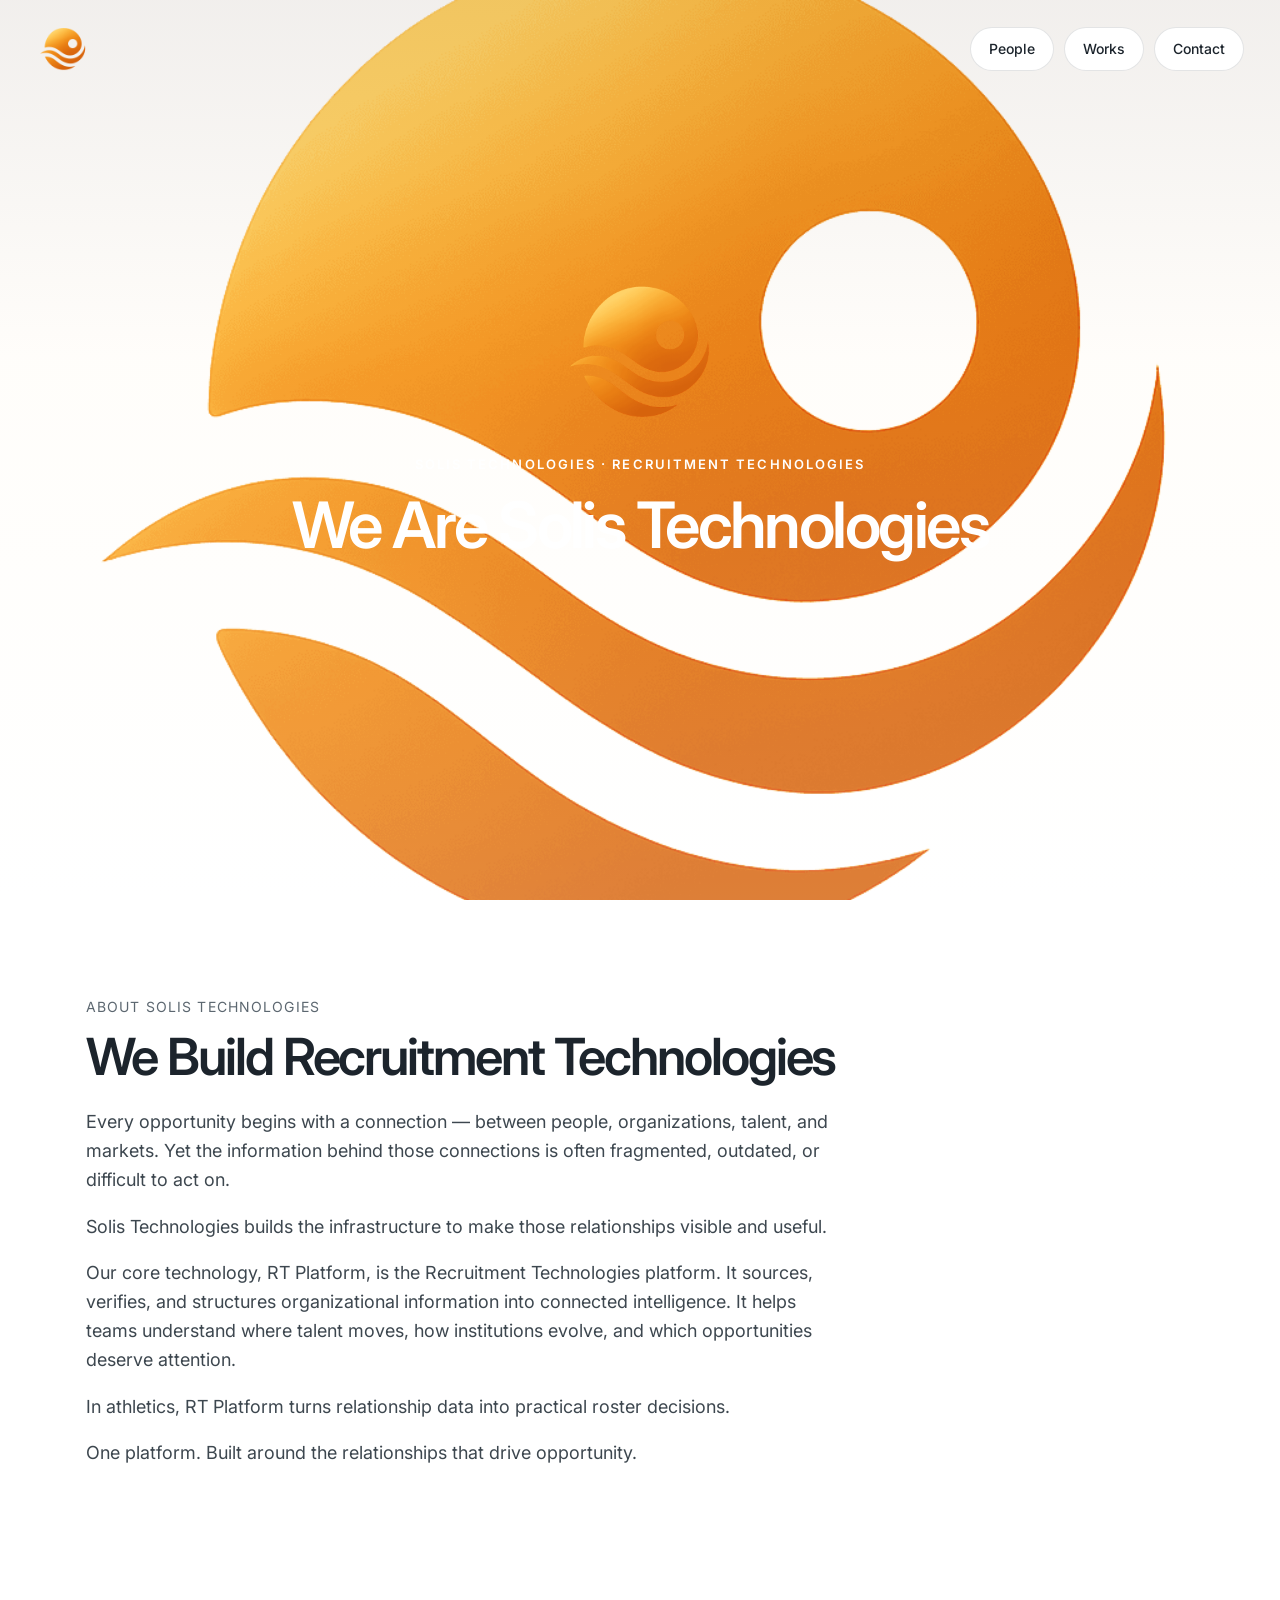
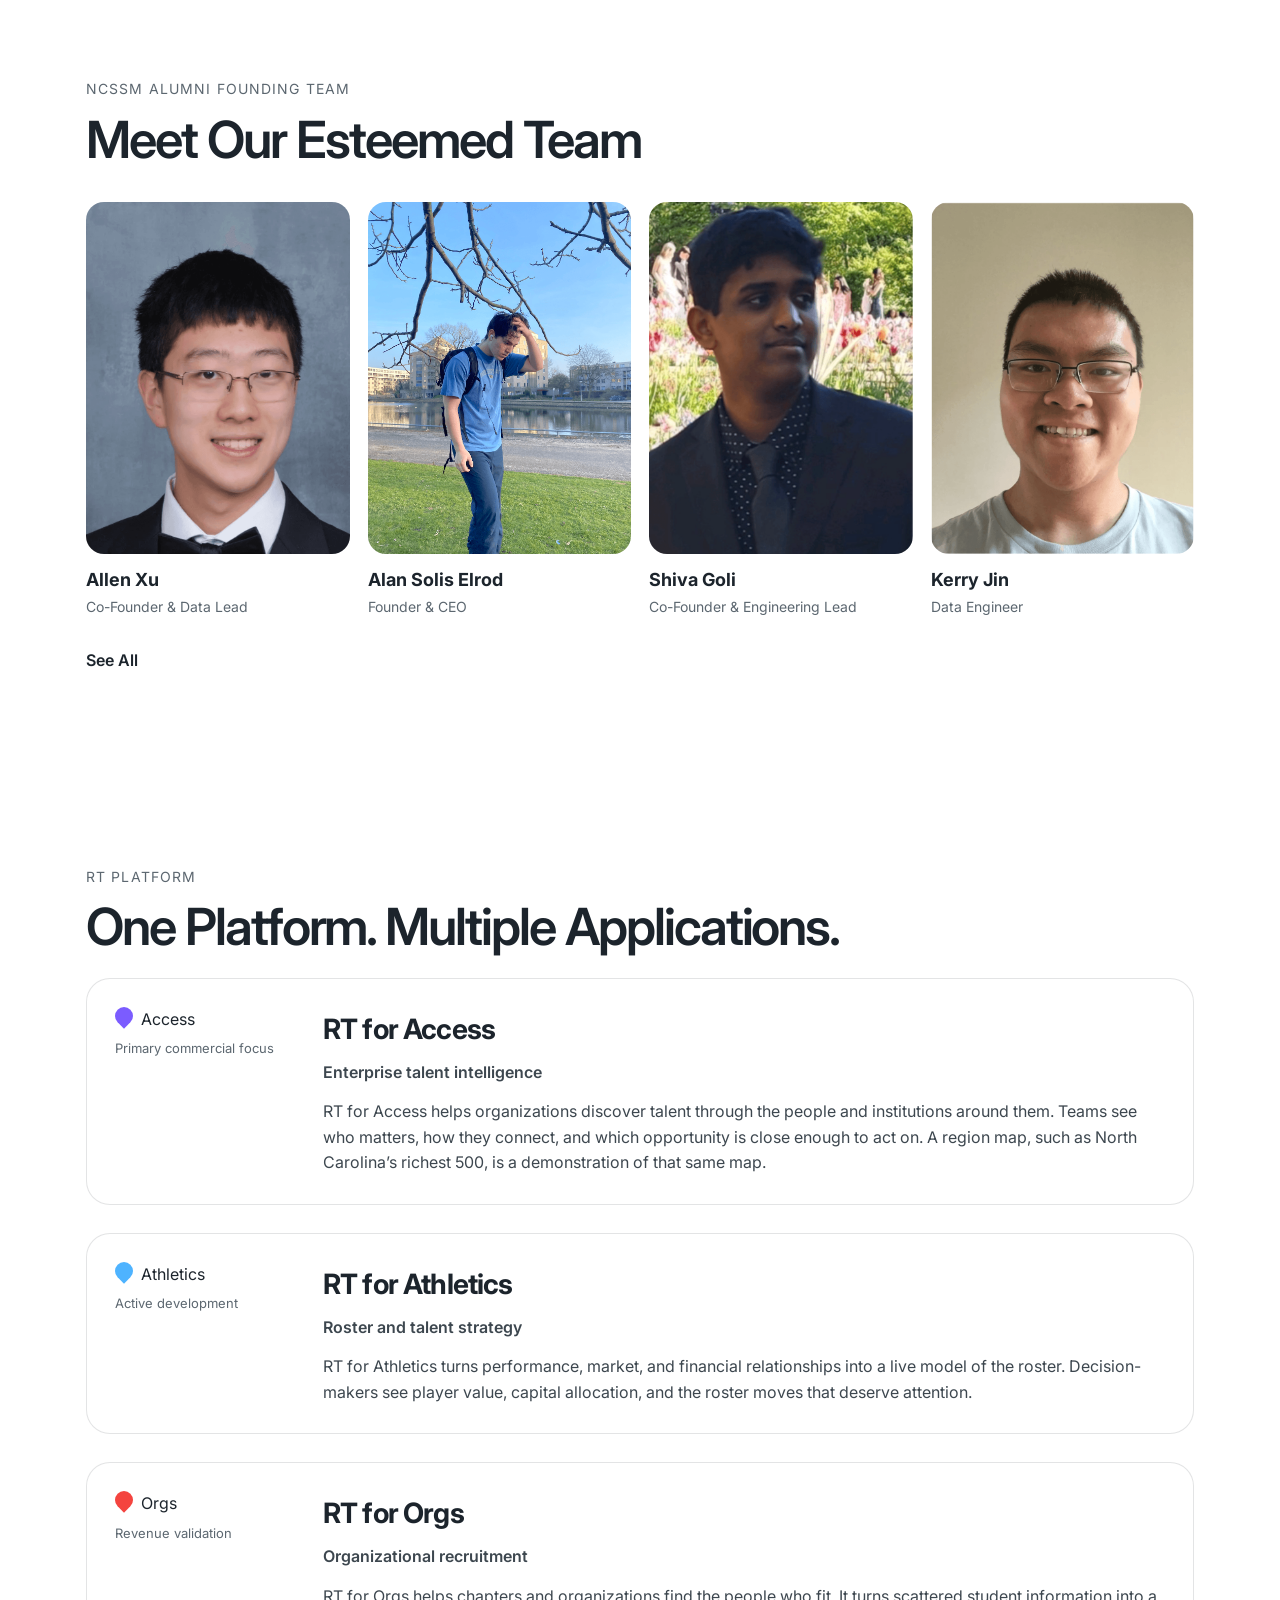
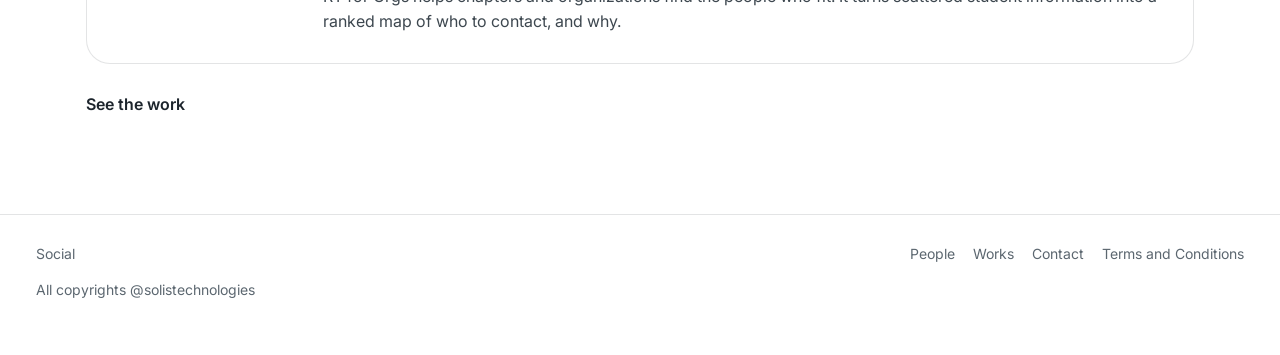
==== commit 8ff4fb01: "Call the company brand Recruitment Technologies. Co-authored-by: Cursor <cursoragent@cursor.com>" ====
--- a/index.html
+++ b/index.html
@@ -12,16 +12,16 @@
   </script>
   <meta charset="utf-8">
   <meta name="viewport" content="width=device-width, initial-scale=1">
-  <title>Solis Technologies — Allocation Intelligence</title>
-  <meta name="description" content="Solis Technologies builds Allocation Intelligence. RT Platform is the infrastructure that helps organizations understand people, institutions, and the connections between them.">
+  <title>Solis Technologies — Recruitment Technologies</title>
+  <meta name="description" content="Solis Technologies builds Recruitment Technologies. RT Platform is the infrastructure that helps organizations understand people, institutions, and the connections between them.">
   <meta property="og:type" content="website">
   <meta property="og:site_name" content="Solis Technologies">
-  <meta property="og:title" content="Solis Technologies — Allocation Intelligence">
-  <meta property="og:description" content="Solis Technologies builds Allocation Intelligence. RT Platform is the infrastructure that helps organizations understand people, institutions, and the connections between them.">
+  <meta property="og:title" content="Solis Technologies — Recruitment Technologies">
+  <meta property="og:description" content="Solis Technologies builds Recruitment Technologies. RT Platform is the infrastructure that helps organizations understand people, institutions, and the connections between them.">
   <meta property="og:url" content="https://solis-technologies.com/">
   <meta name="twitter:card" content="summary">
-  <meta name="twitter:title" content="Solis Technologies — Allocation Intelligence">
-  <meta name="twitter:description" content="Solis Technologies builds Allocation Intelligence. RT Platform is the infrastructure that helps organizations understand people, institutions, and the connections between them.">
+  <meta name="twitter:title" content="Solis Technologies — Recruitment Technologies">
+  <meta name="twitter:description" content="Solis Technologies builds Recruitment Technologies. RT Platform is the infrastructure that helps organizations understand people, institutions, and the connections between them.">
   <link rel="icon" href="assets/media/favicon.png">
   <link rel="preconnect" href="https://fonts.googleapis.com">
   <link rel="preconnect" href="https://fonts.gstatic.com" crossorigin>
@@ -46,18 +46,18 @@
     <div class="hero-shade"></div>
     <div class="hero-copy">
       <img class="hero-mark" src="assets/media/logo.png" alt="">
-      <p class="hero-category">Solis Technologies · Allocation Intelligence</p>
+      <p class="hero-category">Solis Technologies · Recruitment Technologies</p>
       <h1 id="hero-slogan">We Are Solis Technologies</h1>
     </div>
   </header>
 
   <section class="section" id="about">
     <p class="eyebrow">About Solis Technologies</p>
-    <h2>We Build Allocation Intelligence</h2>
+    <h2>We Build Recruitment Technologies</h2>
     <div class="prose">
       <p>Every opportunity begins with a connection — between people, organizations, talent, and markets. Yet the information behind those connections is often fragmented, outdated, or difficult to act on.</p>
       <p>Solis Technologies builds the infrastructure to make those relationships visible and useful.</p>
-      <p>Our core technology, RT Platform, is the Allocation Intelligence platform. It sources, verifies, and structures organizational information into connected intelligence. It helps teams understand where talent moves, how institutions evolve, and which opportunities deserve attention.</p>
+      <p>Our core technology, RT Platform, is the Recruitment Technologies platform. It sources, verifies, and structures organizational information into connected intelligence. It helps teams understand where talent moves, how institutions evolve, and which opportunities deserve attention.</p>
       <p>In athletics, RT Platform turns relationship data into practical roster decisions.</p>
       <p>One platform. Built around the relationships that drive opportunity.</p>
     </div>
